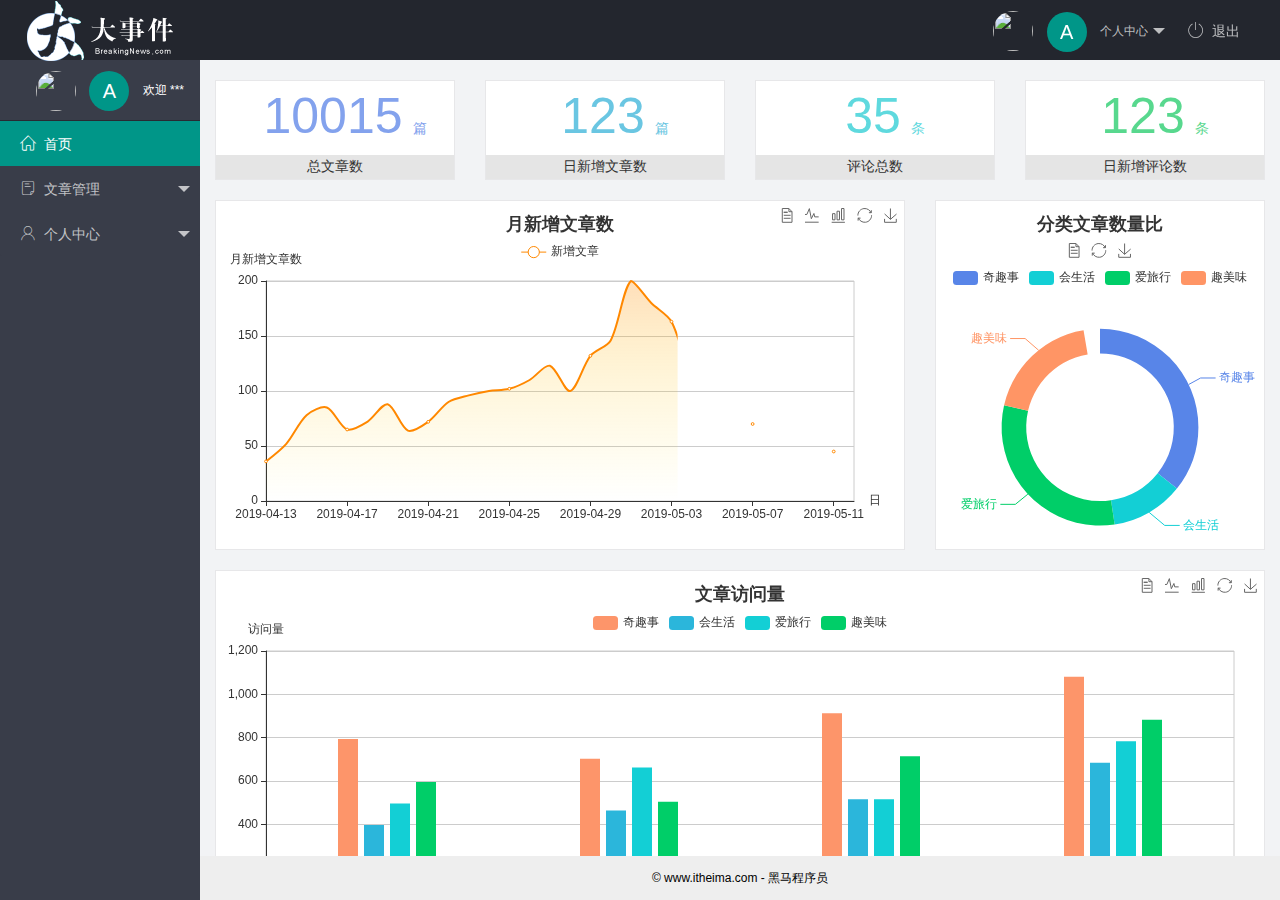
==== index.html @ 18039e73 "初始化项目" ====
<!DOCTYPE html>
<html lang="en">
  <head>
    <meta charset="UTF-8" />
    <meta name="viewport" content="width=device-width, initial-scale=1.0" />
    <title>后台主页</title>
    <!-- 导入 layui 的样式表 -->
    <link rel="stylesheet" href="/assets/lib/layui/css/layui.css" />
    <!-- 导入第三方图标库 -->
    <link rel="stylesheet" href="/assets/fonts/iconfont.css" />
    <!-- 导入自己的样式表 -->
    <link rel="stylesheet" href="/assets/css/index.css" />
  </head>
  <body class="layui-layout-body">
    <div class="layui-layout layui-layout-admin">
      <div class="layui-header">
        <div class="layui-logo">
          <img src="/assets/images/logo.png" alt="" />
        </div>
        <!-- 头部区域（可配合layui已有的水平导航） -->
        <ul class="layui-nav layui-layout-right">
          <li class="layui-nav-item">
            <a href="javascript:;" class="userinfo">
              <img src="http://t.cn/RCzsdCq" class="layui-nav-img" />
              <span class="text-avatar">A</span>
              个人中心
            </a>
            <dl class="layui-nav-child">
              <dd><a href="">基本资料</a></dd>
              <dd><a href="">更换头像</a></dd>
              <dd><a href="">重置密码</a></dd>
            </dl>
          </li>
          <li class="layui-nav-item">
            <a href=""><span class="iconfont icon-tuichu"></span>退出</a>
          </li>
        </ul>
      </div>

      <div class="layui-side layui-bg-black">
        <div class="layui-side-scroll">
          <div class="userinfo">
            <img src="http://t.cn/RCzsdCq" class="layui-nav-img" />
            <span class="text-avatar">A</span>
            <span id="welcome">欢迎 ***</span>
          </div>
          <!-- 左侧导航区域（可配合layui已有的垂直导航） -->
          <ul class="layui-nav layui-nav-tree" lay-shrink="all">
            <li class="layui-nav-item layui-this">
              <a href="/home/dashboard.html" target="fm"><span class="iconfont icon-home"></span>首页</a>
            </li>
            <li class="layui-nav-item">
              <a class="" href="javascript:;"><span class="iconfont icon-16"></span>文章管理</a>
              <dl class="layui-nav-child">
                <dd>
                  <a href="javascript:;"><i class="layui-icon layui-icon-app"></i>文章类别</a>
                </dd>
                <dd>
                  <a href="javascript:;"><i class="layui-icon layui-icon-app"></i>文章列表</a>
                </dd>
                <dd>
                  <a href="javascript:;"><i class="layui-icon layui-icon-app"></i>发布文章</a>
                </dd>
              </dl>
            </li>
            <li class="layui-nav-item">
              <a href="javascript:;"><span class="iconfont icon-user"></span>个人中心</a>
              <dl class="layui-nav-child">
                <dd>
                  <a href="javascript:;"><i class="layui-icon layui-icon-app"></i>基本资料</a>
                </dd>
                <dd>
                  <a href="javascript:;"><i class="layui-icon layui-icon-app"></i>更换头像</a>
                </dd>
                <dd>
                  <a href="javascript:;"><i class="layui-icon layui-icon-app"></i>重置密码</a>
                </dd>
              </dl>
            </li>
          </ul>
        </div>
      </div>

      <div class="layui-body">
        <!-- 内容主体区域 -->
        <iframe name="fm" src="/home/dashboard.html" frameborder="0"></iframe>
      </div>

      <div class="layui-footer">
        <!-- 底部固定区域 -->
        © www.itheima.com - 黑马程序员
      </div>
    </div>
    <!-- 导入 layui 的JS文件 -->
    <script src="/assets/lib/layui/layui.all.js"></script>
  </body>
</html>
---- assets/lib/layui/css/layui.css ----
/** layui-v2.5.5 MIT License By https://www.layui.com */
 .layui-inline,img{display:inline-block;vertical-align:middle}h1,h2,h3,h4,h5,h6{font-weight:400}.layui-edge,.layui-header,.layui-inline,.layui-main{position:relative}.layui-body,.layui-edge,.layui-elip{overflow:hidden}.layui-btn,.layui-edge,.layui-inline,img{vertical-align:middle}.layui-btn,.layui-disabled,.layui-icon,.layui-unselect{-moz-user-select:none;-webkit-user-select:none;-ms-user-select:none}.layui-elip,.layui-form-checkbox span,.layui-form-pane .layui-form-label{text-overflow:ellipsis;white-space:nowrap}.layui-breadcrumb,.layui-tree-btnGroup{visibility:hidden}blockquote,body,button,dd,div,dl,dt,form,h1,h2,h3,h4,h5,h6,input,li,ol,p,pre,td,textarea,th,ul{margin:0;padding:0;-webkit-tap-highlight-color:rgba(0,0,0,0)}a:active,a:hover{outline:0}img{border:none}li{list-style:none}table{border-collapse:collapse;border-spacing:0}h4,h5,h6{font-size:100%}button,input,optgroup,option,select,textarea{font-family:inherit;font-size:inherit;font-style:inherit;font-weight:inherit;outline:0}pre{white-space:pre-wrap;white-space:-moz-pre-wrap;white-space:-pre-wrap;white-space:-o-pre-wrap;word-wrap:break-word}body{line-height:24px;font:14px Helvetica Neue,Helvetica,PingFang SC,Tahoma,Arial,sans-serif}hr{height:1px;margin:10px 0;border:0;clear:both}a{color:#333;text-decoration:none}a:hover{color:#777}a cite{font-style:normal;*cursor:pointer}.layui-border-box,.layui-border-box *{box-sizing:border-box}.layui-box,.layui-box *{box-sizing:content-box}.layui-clear{clear:both;*zoom:1}.layui-clear:after{content:'\20';clear:both;*zoom:1;display:block;height:0}.layui-inline{*display:inline;*zoom:1}.layui-edge{display:inline-block;width:0;height:0;border-width:6px;border-style:dashed;border-color:transparent}.layui-edge-top{top:-4px;border-bottom-color:#999;border-bottom-style:solid}.layui-edge-right{border-left-color:#999;border-left-style:solid}.layui-edge-bottom{top:2px;border-top-color:#999;border-top-style:solid}.layui-edge-left{border-right-color:#999;border-right-style:solid}.layui-disabled,.layui-disabled:hover{color:#d2d2d2!important;cursor:not-allowed!important}.layui-circle{border-radius:100%}.layui-show{display:block!important}.layui-hide{display:none!important}@font-face{font-family:layui-icon;src:url(../font/iconfont.eot?v=250);src:url(../font/iconfont.eot?v=250#iefix) format('embedded-opentype'),url(../font/iconfont.woff2?v=250) format('woff2'),url(../font/iconfont.woff?v=250) format('woff'),url(../font/iconfont.ttf?v=250) format('truetype'),url(../font/iconfont.svg?v=250#layui-icon) format('svg')}.layui-icon{font-family:layui-icon!important;font-size:16px;font-style:normal;-webkit-font-smoothing:antialiased;-moz-osx-font-smoothing:grayscale}.layui-icon-reply-fill:before{content:"\e611"}.layui-icon-set-fill:before{content:"\e614"}.layui-icon-menu-fill:before{content:"\e60f"}.layui-icon-search:before{content:"\e615"}.layui-icon-share:before{content:"\e641"}.layui-icon-set-sm:before{content:"\e620"}.layui-icon-engine:before{content:"\e628"}.layui-icon-close:before{content:"\1006"}.layui-icon-close-fill:before{content:"\1007"}.layui-icon-chart-screen:before{content:"\e629"}.layui-icon-star:before{content:"\e600"}.layui-icon-circle-dot:before{content:"\e617"}.layui-icon-chat:before{content:"\e606"}.layui-icon-release:before{content:"\e609"}.layui-icon-list:before{content:"\e60a"}.layui-icon-chart:before{content:"\e62c"}.layui-icon-ok-circle:before{content:"\1005"}.layui-icon-layim-theme:before{content:"\e61b"}.layui-icon-table:before{content:"\e62d"}.layui-icon-right:before{content:"\e602"}.layui-icon-left:before{content:"\e603"}.layui-icon-cart-simple:before{content:"\e698"}.layui-icon-face-cry:before{content:"\e69c"}.layui-icon-face-smile:before{content:"\e6af"}.layui-icon-survey:before{content:"\e6b2"}.layui-icon-tree:before{content:"\e62e"}.layui-icon-upload-circle:before{content:"\e62f"}.layui-icon-add-circle:before{content:"\e61f"}.layui-icon-download-circle:before{content:"\e601"}.layui-icon-templeate-1:before{content:"\e630"}.layui-icon-util:before{content:"\e631"}.layui-icon-face-surprised:before{content:"\e664"}.layui-icon-edit:before{content:"\e642"}.layui-icon-speaker:before{content:"\e645"}.layui-icon-down:before{content:"\e61a"}.layui-icon-file:before{content:"\e621"}.layui-icon-layouts:before{content:"\e632"}.layui-icon-rate-half:before{content:"\e6c9"}.layui-icon-add-circle-fine:before{content:"\e608"}.layui-icon-prev-circle:before{content:"\e633"}.layui-icon-read:before{content:"\e705"}.layui-icon-404:before{content:"\e61c"}.layui-icon-carousel:before{content:"\e634"}.layui-icon-help:before{content:"\e607"}.layui-icon-code-circle:before{content:"\e635"}.layui-icon-water:before{content:"\e636"}.layui-icon-username:before{content:"\e66f"}.layui-icon-find-fill:before{content:"\e670"}.layui-icon-about:before{content:"\e60b"}.layui-icon-location:before{content:"\e715"}.layui-icon-up:before{content:"\e619"}.layui-icon-pause:before{content:"\e651"}.layui-icon-date:before{content:"\e637"}.layui-icon-layim-uploadfile:before{content:"\e61d"}.layui-icon-delete:before{content:"\e640"}.layui-icon-play:before{content:"\e652"}.layui-icon-top:before{content:"\e604"}.layui-icon-friends:before{content:"\e612"}.layui-icon-refresh-3:before{content:"\e9aa"}.layui-icon-ok:before{content:"\e605"}.layui-icon-layer:before{content:"\e638"}.layui-icon-face-smile-fine:before{content:"\e60c"}.layui-icon-dollar:before{content:"\e659"}.layui-icon-group:before{content:"\e613"}.layui-icon-layim-download:before{content:"\e61e"}.layui-icon-picture-fine:before{content:"\e60d"}.layui-icon-link:before{content:"\e64c"}.layui-icon-diamond:before{content:"\e735"}.layui-icon-log:before{content:"\e60e"}.layui-icon-rate-solid:before{content:"\e67a"}.layui-icon-fonts-del:before{content:"\e64f"}.layui-icon-unlink:before{content:"\e64d"}.layui-icon-fonts-clear:before{content:"\e639"}.layui-icon-triangle-r:before{content:"\e623"}.layui-icon-circle:before{content:"\e63f"}.layui-icon-radio:before{content:"\e643"}.layui-icon-align-center:before{content:"\e647"}.layui-icon-align-right:before{content:"\e648"}.layui-icon-align-left:before{content:"\e649"}.layui-icon-loading-1:before{content:"\e63e"}.layui-icon-return:before{content:"\e65c"}.layui-icon-fonts-strong:before{content:"\e62b"}.layui-icon-upload:before{content:"\e67c"}.layui-icon-dialogue:before{content:"\e63a"}.layui-icon-video:before{content:"\e6ed"}.layui-icon-headset:before{content:"\e6fc"}.layui-icon-cellphone-fine:before{content:"\e63b"}.layui-icon-add-1:before{content:"\e654"}.layui-icon-face-smile-b:before{content:"\e650"}.layui-icon-fonts-html:before{content:"\e64b"}.layui-icon-form:before{content:"\e63c"}.layui-icon-cart:before{content:"\e657"}.layui-icon-camera-fill:before{content:"\e65d"}.layui-icon-tabs:before{content:"\e62a"}.layui-icon-fonts-code:before{content:"\e64e"}.layui-icon-fire:before{content:"\e756"}.layui-icon-set:before{content:"\e716"}.layui-icon-fonts-u:before{content:"\e646"}.layui-icon-triangle-d:before{content:"\e625"}.layui-icon-tips:before{content:"\e702"}.layui-icon-picture:before{content:"\e64a"}.layui-icon-more-vertical:before{content:"\e671"}.layui-icon-flag:before{content:"\e66c"}.layui-icon-loading:before{content:"\e63d"}.layui-icon-fonts-i:before{content:"\e644"}.layui-icon-refresh-1:before{content:"\e666"}.layui-icon-rmb:before{content:"\e65e"}.layui-icon-home:before{content:"\e68e"}.layui-icon-user:before{content:"\e770"}.layui-icon-notice:before{content:"\e667"}.layui-icon-login-weibo:before{content:"\e675"}.layui-icon-voice:before{content:"\e688"}.layui-icon-upload-drag:before{content:"\e681"}.layui-icon-login-qq:before{content:"\e676"}.layui-icon-snowflake:before{content:"\e6b1"}.layui-icon-file-b:before{content:"\e655"}.layui-icon-template:before{content:"\e663"}.layui-icon-auz:before{content:"\e672"}.layui-icon-console:before{content:"\e665"}.layui-icon-app:before{content:"\e653"}.layui-icon-prev:before{content:"\e65a"}.layui-icon-website:before{content:"\e7ae"}.layui-icon-next:before{content:"\e65b"}.layui-icon-component:before{content:"\e857"}.layui-icon-more:before{content:"\e65f"}.layui-icon-login-wechat:before{content:"\e677"}.layui-icon-shrink-right:before{content:"\e668"}.layui-icon-spread-left:before{content:"\e66b"}.layui-icon-camera:before{content:"\e660"}.layui-icon-note:before{content:"\e66e"}.layui-icon-refresh:before{content:"\e669"}.layui-icon-female:before{content:"\e661"}.layui-icon-male:before{content:"\e662"}.layui-icon-password:before{content:"\e673"}.layui-icon-senior:before{content:"\e674"}.layui-icon-theme:before{content:"\e66a"}.layui-icon-tread:before{content:"\e6c5"}.layui-icon-praise:before{content:"\e6c6"}.layui-icon-star-fill:before{content:"\e658"}.layui-icon-rate:before{content:"\e67b"}.layui-icon-template-1:before{content:"\e656"}.layui-icon-vercode:before{content:"\e679"}.layui-icon-cellphone:before{content:"\e678"}.layui-icon-screen-full:before{content:"\e622"}.layui-icon-screen-restore:before{content:"\e758"}.layui-icon-cols:before{content:"\e610"}.layui-icon-export:before{content:"\e67d"}.layui-icon-print:before{content:"\e66d"}.layui-icon-slider:before{content:"\e714"}.layui-icon-addition:before{content:"\e624"}.layui-icon-subtraction:before{content:"\e67e"}.layui-icon-service:before{content:"\e626"}.layui-icon-transfer:before{content:"\e691"}.layui-main{width:1140px;margin:0 auto}.layui-header{z-index:1000;height:60px}.layui-header a:hover{transition:all .5s;-webkit-transition:all .5s}.layui-side{position:fixed;left:0;top:0;bottom:0;z-index:999;width:200px;overflow-x:hidden}.layui-side-scroll{position:relative;width:220px;height:100%;overflow-x:hidden}.layui-body{position:absolute;left:200px;right:0;top:0;bottom:0;z-index:998;width:auto;overflow-y:auto;box-sizing:border-box}.layui-layout-body{overflow:hidden}.layui-layout-admin .layui-header{background-color:#23262E}.layui-layout-admin .layui-side{top:60px;width:200px;overflow-x:hidden}.layui-layout-admin .layui-body{position:fixed;top:60px;bottom:44px}.layui-layout-admin .layui-main{width:auto;margin:0 15px}.layui-layout-admin .layui-footer{position:fixed;left:200px;right:0;bottom:0;height:44px;line-height:44px;padding:0 15px;background-color:#eee}.layui-layout-admin .layui-logo{position:absolute;left:0;top:0;width:200px;height:100%;line-height:60px;text-align:center;color:#009688;font-size:16px}.layui-layout-admin .layui-header .layui-nav{background:0 0}.layui-layout-left{position:absolute!important;left:200px;top:0}.layui-layout-right{position:absolute!important;right:0;top:0}.layui-container{position:relative;margin:0 auto;padding:0 15px;box-sizing:border-box}.layui-fluid{position:relative;margin:0 auto;padding:0 15px}.layui-row:after,.layui-row:before{content:'';display:block;clear:both}.layui-col-lg1,.layui-col-lg10,.layui-col-lg11,.layui-col-lg12,.layui-col-lg2,.layui-col-lg3,.layui-col-lg4,.layui-col-lg5,.layui-col-lg6,.layui-col-lg7,.layui-col-lg8,.layui-col-lg9,.layui-col-md1,.layui-col-md10,.layui-col-md11,.layui-col-md12,.layui-col-md2,.layui-col-md3,.layui-col-md4,.layui-col-md5,.layui-col-md6,.layui-col-md7,.layui-col-md8,.layui-col-md9,.layui-col-sm1,.layui-col-sm10,.layui-col-sm11,.layui-col-sm12,.layui-col-sm2,.layui-col-sm3,.layui-col-sm4,.layui-col-sm5,.layui-col-sm6,.layui-col-sm7,.layui-col-sm8,.layui-col-sm9,.layui-col-xs1,.layui-col-xs10,.layui-col-xs11,.layui-col-xs12,.layui-col-xs2,.layui-col-xs3,.layui-col-xs4,.layui-col-xs5,.layui-col-xs6,.layui-col-xs7,.layui-col-xs8,.layui-col-xs9{position:relative;display:block;box-sizing:border-box}.layui-col-xs1,.layui-col-xs10,.layui-col-xs11,.layui-col-xs12,.layui-col-xs2,.layui-col-xs3,.layui-col-xs4,.layui-col-xs5,.layui-col-xs6,.layui-col-xs7,.layui-col-xs8,.layui-col-xs9{float:left}.layui-col-xs1{width:8.33333333%}.layui-col-xs2{width:16.66666667%}.layui-col-xs3{width:25%}.layui-col-xs4{width:33.33333333%}.layui-col-xs5{width:41.66666667%}.layui-col-xs6{width:50%}.layui-col-xs7{width:58.33333333%}.layui-col-xs8{width:66.66666667%}.layui-col-xs9{width:75%}.layui-col-xs10{width:83.33333333%}.layui-col-xs11{width:91.66666667%}.layui-col-xs12{width:100%}.layui-col-xs-offset1{margin-left:8.33333333%}.layui-col-xs-offset2{margin-left:16.66666667%}.layui-col-xs-offset3{margin-left:25%}.layui-col-xs-offset4{margin-left:33.33333333%}.layui-col-xs-offset5{margin-left:41.66666667%}.layui-col-xs-offset6{margin-left:50%}.layui-col-xs-offset7{margin-left:58.33333333%}.layui-col-xs-offset8{margin-left:66.66666667%}.layui-col-xs-offset9{margin-left:75%}.layui-col-xs-offset10{margin-left:83.33333333%}.layui-col-xs-offset11{margin-left:91.66666667%}.layui-col-xs-offset12{margin-left:100%}@media screen and (max-width:768px){.layui-hide-xs{display:none!important}.layui-show-xs-block{display:block!important}.layui-show-xs-inline{display:inline!important}.layui-show-xs-inline-block{display:inline-block!important}}@media screen and (min-width:768px){.layui-container{width:750px}.layui-hide-sm{display:none!important}.layui-show-sm-block{display:block!important}.layui-show-sm-inline{display:inline!important}.layui-show-sm-inline-block{display:inline-block!important}.layui-col-sm1,.layui-col-sm10,.layui-col-sm11,.layui-col-sm12,.layui-col-sm2,.layui-col-sm3,.layui-col-sm4,.layui-col-sm5,.layui-col-sm6,.layui-col-sm7,.layui-col-sm8,.layui-col-sm9{float:left}.layui-col-sm1{width:8.33333333%}.layui-col-sm2{width:16.66666667%}.layui-col-sm3{width:25%}.layui-col-sm4{width:33.33333333%}.layui-col-sm5{width:41.66666667%}.layui-col-sm6{width:50%}.layui-col-sm7{width:58.33333333%}.layui-col-sm8{width:66.66666667%}.layui-col-sm9{width:75%}.layui-col-sm10{width:83.33333333%}.layui-col-sm11{width:91.66666667%}.layui-col-sm12{width:100%}.layui-col-sm-offset1{margin-left:8.33333333%}.layui-col-sm-offset2{margin-left:16.66666667%}.layui-col-sm-offset3{margin-left:25%}.layui-col-sm-offset4{margin-left:33.33333333%}.layui-col-sm-offset5{margin-left:41.66666667%}.layui-col-sm-offset6{margin-left:50%}.layui-col-sm-offset7{margin-left:58.33333333%}.layui-col-sm-offset8{margin-left:66.66666667%}.layui-col-sm-offset9{margin-left:75%}.layui-col-sm-offset10{margin-left:83.33333333%}.layui-col-sm-offset11{margin-left:91.66666667%}.layui-col-sm-offset12{margin-left:100%}}@media screen and (min-width:992px){.layui-container{width:970px}.layui-hide-md{display:none!important}.layui-show-md-block{display:block!important}.layui-show-md-inline{display:inline!important}.layui-show-md-inline-block{display:inline-block!important}.layui-col-md1,.layui-col-md10,.layui-col-md11,.layui-col-md12,.layui-col-md2,.layui-col-md3,.layui-col-md4,.layui-col-md5,.layui-col-md6,.layui-col-md7,.layui-col-md8,.layui-col-md9{float:left}.layui-col-md1{width:8.33333333%}.layui-col-md2{width:16.66666667%}.layui-col-md3{width:25%}.layui-col-md4{width:33.33333333%}.layui-col-md5{width:41.66666667%}.layui-col-md6{width:50%}.layui-col-md7{width:58.33333333%}.layui-col-md8{width:66.66666667%}.layui-col-md9{width:75%}.layui-col-md10{width:83.33333333%}.layui-col-md11{width:91.66666667%}.layui-col-md12{width:100%}.layui-col-md-offset1{margin-left:8.33333333%}.layui-col-md-offset2{margin-left:16.66666667%}.layui-col-md-offset3{margin-left:25%}.layui-col-md-offset4{margin-left:33.33333333%}.layui-col-md-offset5{margin-left:41.66666667%}.layui-col-md-offset6{margin-left:50%}.layui-col-md-offset7{margin-left:58.33333333%}.layui-col-md-offset8{margin-left:66.66666667%}.layui-col-md-offset9{margin-left:75%}.layui-col-md-offset10{margin-left:83.33333333%}.layui-col-md-offset11{margin-left:91.66666667%}.layui-col-md-offset12{margin-left:100%}}@media screen and (min-width:1200px){.layui-container{width:1170px}.layui-hide-lg{display:none!important}.layui-show-lg-block{display:block!important}.layui-show-lg-inline{display:inline!important}.layui-show-lg-inline-block{display:inline-block!important}.layui-col-lg1,.layui-col-lg10,.layui-col-lg11,.layui-col-lg12,.layui-col-lg2,.layui-col-lg3,.layui-col-lg4,.layui-col-lg5,.layui-col-lg6,.layui-col-lg7,.layui-col-lg8,.layui-col-lg9{float:left}.layui-col-lg1{width:8.33333333%}.layui-col-lg2{width:16.66666667%}.layui-col-lg3{width:25%}.layui-col-lg4{width:33.33333333%}.layui-col-lg5{width:41.66666667%}.layui-col-lg6{width:50%}.layui-col-lg7{width:58.33333333%}.layui-col-lg8{width:66.66666667%}.layui-col-lg9{width:75%}.layui-col-lg10{width:83.33333333%}.layui-col-lg11{width:91.66666667%}.layui-col-lg12{width:100%}.layui-col-lg-offset1{margin-left:8.33333333%}.layui-col-lg-offset2{margin-left:16.66666667%}.layui-col-lg-offset3{margin-left:25%}.layui-col-lg-offset4{margin-left:33.33333333%}.layui-col-lg-offset5{margin-left:41.66666667%}.layui-col-lg-offset6{margin-left:50%}.layui-col-lg-offset7{margin-left:58.33333333%}.layui-col-lg-offset8{margin-left:66.66666667%}.layui-col-lg-offset9{margin-left:75%}.layui-col-lg-offset10{margin-left:83.33333333%}.layui-col-lg-offset11{margin-left:91.66666667%}.layui-col-lg-offset12{margin-left:100%}}.layui-col-space1{margin:-.5px}.layui-col-space1>*{padding:.5px}.layui-col-space3{margin:-1.5px}.layui-col-space3>*{padding:1.5px}.layui-col-space5{margin:-2.5px}.layui-col-space5>*{padding:2.5px}.layui-col-space8{margin:-3.5px}.layui-col-space8>*{padding:3.5px}.layui-col-space10{margin:-5px}.layui-col-space10>*{padding:5px}.layui-col-space12{margin:-6px}.layui-col-space12>*{padding:6px}.layui-col-space15{margin:-7.5px}.layui-col-space15>*{padding:7.5px}.layui-col-space18{margin:-9px}.layui-col-space18>*{padding:9px}.layui-col-space20{margin:-10px}.layui-col-space20>*{padding:10px}.layui-col-space22{margin:-11px}.layui-col-space22>*{padding:11px}.layui-col-space25{margin:-12.5px}.layui-col-space25>*{padding:12.5px}.layui-col-space30{margin:-15px}.layui-col-space30>*{padding:15px}.layui-btn,.layui-input,.layui-select,.layui-textarea,.layui-upload-button{outline:0;-webkit-appearance:none;transition:all .3s;-webkit-transition:all .3s;box-sizing:border-box}.layui-elem-quote{margin-bottom:10px;padding:15px;line-height:22px;border-left:5px solid #009688;border-radius:0 2px 2px 0;background-color:#f2f2f2}.layui-quote-nm{border-style:solid;border-width:1px 1px 1px 5px;background:0 0}.layui-elem-field{margin-bottom:10px;padding:0;border-width:1px;border-style:solid}.layui-elem-field legend{margin-left:20px;padding:0 10px;font-size:20px;font-weight:300}.layui-field-title{margin:10px 0 20px;border-width:1px 0 0}.layui-field-box{padding:10px 15px}.layui-field-title .layui-field-box{padding:10px 0}.layui-progress{position:relative;height:6px;border-radius:20px;background-color:#e2e2e2}.layui-progress-bar{position:absolute;left:0;top:0;width:0;max-width:100%;height:6px;border-radius:20px;text-align:right;background-color:#5FB878;transition:all .3s;-webkit-transition:all .3s}.layui-progress-big,.layui-progress-big .layui-progress-bar{height:18px;line-height:18px}.layui-progress-text{position:relative;top:-20px;line-height:18px;font-size:12px;color:#666}.layui-progress-big .layui-progress-text{position:static;padding:0 10px;color:#fff}.layui-collapse{border-width:1px;border-style:solid;border-radius:2px}.layui-colla-content,.layui-colla-item{border-top-width:1px;border-top-style:solid}.layui-colla-item:first-child{border-top:none}.layui-colla-title{position:relative;height:42px;line-height:42px;padding:0 15px 0 35px;color:#333;background-color:#f2f2f2;cursor:pointer;font-size:14px;overflow:hidden}.layui-colla-content{display:none;padding:10px 15px;line-height:22px;color:#666}.layui-colla-icon{position:absolute;left:15px;top:0;font-size:14px}.layui-card{margin-bottom:15px;border-radius:2px;background-color:#fff;box-shadow:0 1px 2px 0 rgba(0,0,0,.05)}.layui-card:last-child{margin-bottom:0}.layui-card-header{position:relative;height:42px;line-height:42px;padding:0 15px;border-bottom:1px solid #f6f6f6;color:#333;border-radius:2px 2px 0 0;font-size:14px}.layui-bg-black,.layui-bg-blue,.layui-bg-cyan,.layui-bg-green,.layui-bg-orange,.layui-bg-red{color:#fff!important}.layui-card-body{position:relative;padding:10px 15px;line-height:24px}.layui-card-body[pad15]{padding:15px}.layui-card-body[pad20]{padding:20px}.layui-card-body .layui-table{margin:5px 0}.layui-card .layui-tab{margin:0}.layui-panel-window{position:relative;padding:15px;border-radius:0;border-top:5px solid #E6E6E6;background-color:#fff}.layui-auxiliar-moving{position:fixed;left:0;right:0;top:0;bottom:0;width:100%;height:100%;background:0 0;z-index:9999999999}.layui-form-label,.layui-form-mid,.layui-form-select,.layui-input-block,.layui-input-inline,.layui-textarea{position:relative}.layui-bg-red{background-color:#FF5722!important}.layui-bg-orange{background-color:#FFB800!important}.layui-bg-green{background-color:#009688!important}.layui-bg-cyan{background-color:#2F4056!important}.layui-bg-blue{background-color:#1E9FFF!important}.layui-bg-black{background-color:#393D49!important}.layui-bg-gray{background-color:#eee!important;color:#666!important}.layui-badge-rim,.layui-colla-content,.layui-colla-item,.layui-collapse,.layui-elem-field,.layui-form-pane .layui-form-item[pane],.layui-form-pane .layui-form-label,.layui-input,.layui-layedit,.layui-layedit-tool,.layui-quote-nm,.layui-select,.layui-tab-bar,.layui-tab-card,.layui-tab-title,.layui-tab-title .layui-this:after,.layui-textarea{border-color:#e6e6e6}.layui-timeline-item:before,hr{background-color:#e6e6e6}.layui-text{line-height:22px;font-size:14px;color:#666}.layui-text h1,.layui-text h2,.layui-text h3{font-weight:500;color:#333}.layui-text h1{font-size:30px}.layui-text h2{font-size:24px}.layui-text h3{font-size:18px}.layui-text a:not(.layui-btn){color:#01AAED}.layui-text a:not(.layui-btn):hover{text-decoration:underline}.layui-text ul{padding:5px 0 5px 15px}.layui-text ul li{margin-top:5px;list-style-type:disc}.layui-text em,.layui-word-aux{color:#999!important;padding:0 5px!important}.layui-btn{display:inline-block;height:38px;line-height:38px;padding:0 18px;background-color:#009688;color:#fff;white-space:nowrap;text-align:center;font-size:14px;border:none;border-radius:2px;cursor:pointer}.layui-btn:hover{opacity:.8;filter:alpha(opacity=80);color:#fff}.layui-btn:active{opacity:1;filter:alpha(opacity=100)}.layui-btn+.layui-btn{margin-left:10px}.layui-btn-container{font-size:0}.layui-btn-container .layui-btn{margin-right:10px;margin-bottom:10px}.layui-btn-container .layui-btn+.layui-btn{margin-left:0}.layui-table .layui-btn-container .layui-btn{margin-bottom:9px}.layui-btn-radius{border-radius:100px}.layui-btn .layui-icon{margin-right:3px;font-size:18px;vertical-align:bottom;vertical-align:middle\9}.layui-btn-primary{border:1px solid #C9C9C9;background-color:#fff;color:#555}.layui-btn-primary:hover{border-color:#009688;color:#333}.layui-btn-normal{background-color:#1E9FFF}.layui-btn-warm{background-color:#FFB800}.layui-btn-danger{background-color:#FF5722}.layui-btn-checked{background-color:#5FB878}.layui-btn-disabled,.layui-btn-disabled:active,.layui-btn-disabled:hover{border:1px solid #e6e6e6;background-color:#FBFBFB;color:#C9C9C9;cursor:not-allowed;opacity:1}.layui-btn-lg{height:44px;line-height:44px;padding:0 25px;font-size:16px}.layui-btn-sm{height:30px;line-height:30px;padding:0 10px;font-size:12px}.layui-btn-sm i{font-size:16px!important}.layui-btn-xs{height:22px;line-height:22px;padding:0 5px;font-size:12px}.layui-btn-xs i{font-size:14px!important}.layui-btn-group{display:inline-block;vertical-align:middle;font-size:0}.layui-btn-group .layui-btn{margin-left:0!important;margin-right:0!important;border-left:1px solid rgba(255,255,255,.5);border-radius:0}.layui-btn-group .layui-btn-primary{border-left:none}.layui-btn-group .layui-btn-primary:hover{border-color:#C9C9C9;color:#009688}.layui-btn-group .layui-btn:first-child{border-left:none;border-radius:2px 0 0 2px}.layui-btn-group .layui-btn-primary:first-child{border-left:1px solid #c9c9c9}.layui-btn-group .layui-btn:last-child{border-radius:0 2px 2px 0}.layui-btn-group .layui-btn+.layui-btn{margin-left:0}.layui-btn-group+.layui-btn-group{margin-left:10px}.layui-btn-fluid{width:100%}.layui-input,.layui-select,.layui-textarea{height:38px;line-height:1.3;line-height:38px\9;border-width:1px;border-style:solid;background-color:#fff;border-radius:2px}.layui-input::-webkit-input-placeholder,.layui-select::-webkit-input-placeholder,.layui-textarea::-webkit-input-placeholder{line-height:1.3}.layui-input,.layui-textarea{display:block;width:100%;padding-left:10px}.layui-input:hover,.layui-textarea:hover{border-color:#D2D2D2!important}.layui-input:focus,.layui-textarea:focus{border-color:#C9C9C9!important}.layui-textarea{min-height:100px;height:auto;line-height:20px;padding:6px 10px;resize:vertical}.layui-select{padding:0 10px}.layui-form input[type=checkbox],.layui-form input[type=radio],.layui-form select{display:none}.layui-form [lay-ignore]{display:initial}.layui-form-item{margin-bottom:15px;clear:both;*zoom:1}.layui-form-item:after{content:'\20';clear:both;*zoom:1;display:block;height:0}.layui-form-label{float:left;display:block;padding:9px 15px;width:80px;font-weight:400;line-height:20px;text-align:right}.layui-form-label-col{display:block;float:none;padding:9px 0;line-height:20px;text-align:left}.layui-form-item .layui-inline{margin-bottom:5px;margin-right:10px}.layui-input-block{margin-left:110px;min-height:36px}.layui-input-inline{display:inline-block;vertical-align:middle}.layui-form-item .layui-input-inline{float:left;width:190px;margin-right:10px}.layui-form-text .layui-input-inline{width:auto}.layui-form-mid{float:left;display:block;padding:9px 0!important;line-height:20px;margin-right:10px}.layui-form-danger+.layui-form-select .layui-input,.layui-form-danger:focus{border-color:#FF5722!important}.layui-form-select .layui-input{padding-right:30px;cursor:pointer}.layui-form-select .layui-edge{position:absolute;right:10px;top:50%;margin-top:-3px;cursor:pointer;border-width:6px;border-top-color:#c2c2c2;border-top-style:solid;transition:all .3s;-webkit-transition:all .3s}.layui-form-select dl{display:none;position:absolute;left:0;top:42px;padding:5px 0;z-index:899;min-width:100%;border:1px solid #d2d2d2;max-height:300px;overflow-y:auto;background-color:#fff;border-radius:2px;box-shadow:0 2px 4px rgba(0,0,0,.12);box-sizing:border-box}.layui-form-select dl dd,.layui-form-select dl dt{padding:0 10px;line-height:36px;white-space:nowrap;overflow:hidden;text-overflow:ellipsis}.layui-form-select dl dt{font-size:12px;color:#999}.layui-form-select dl dd{cursor:pointer}.layui-form-select dl dd:hover{background-color:#f2f2f2;-webkit-transition:.5s all;transition:.5s all}.layui-form-select .layui-select-group dd{padding-left:20px}.layui-form-select dl dd.layui-select-tips{padding-left:10px!important;color:#999}.layui-form-select dl dd.layui-this{background-color:#5FB878;color:#fff}.layui-form-checkbox,.layui-form-select dl dd.layui-disabled{background-color:#fff}.layui-form-selected dl{display:block}.layui-form-checkbox,.layui-form-checkbox *,.layui-form-switch{display:inline-block;vertical-align:middle}.layui-form-selected .layui-edge{margin-top:-9px;-webkit-transform:rotate(180deg);transform:rotate(180deg);margin-top:-3px\9}:root .layui-form-selected .layui-edge{margin-top:-9px\0/IE9}.layui-form-selectup dl{top:auto;bottom:42px}.layui-select-none{margin:5px 0;text-align:center;color:#999}.layui-select-disabled .layui-disabled{border-color:#eee!important}.layui-select-disabled .layui-edge{border-top-color:#d2d2d2}.layui-form-checkbox{position:relative;height:30px;line-height:30px;margin-right:10px;padding-right:30px;cursor:pointer;font-size:0;-webkit-transition:.1s linear;transition:.1s linear;box-sizing:border-box}.layui-form-checkbox span{padding:0 10px;height:100%;font-size:14px;border-radius:2px 0 0 2px;background-color:#d2d2d2;color:#fff;overflow:hidden}.layui-form-checkbox:hover span{background-color:#c2c2c2}.layui-form-checkbox i{position:absolute;right:0;top:0;width:30px;height:28px;border:1px solid #d2d2d2;border-left:none;border-radius:0 2px 2px 0;color:#fff;font-size:20px;text-align:center}.layui-form-checkbox:hover i{border-color:#c2c2c2;color:#c2c2c2}.layui-form-checked,.layui-form-checked:hover{border-color:#5FB878}.layui-form-checked span,.layui-form-checked:hover span{background-color:#5FB878}.layui-form-checked i,.layui-form-checked:hover i{color:#5FB878}.layui-form-item .layui-form-checkbox{margin-top:4px}.layui-form-checkbox[lay-skin=primary]{height:auto!important;line-height:normal!important;min-width:18px;min-height:18px;border:none!important;margin-right:0;padding-left:28px;padding-right:0;background:0 0}.layui-form-checkbox[lay-skin=primary] span{padding-left:0;padding-right:15px;line-height:18px;background:0 0;color:#666}.layui-form-checkbox[lay-skin=primary] i{right:auto;left:0;width:16px;height:16px;line-height:16px;border:1px solid #d2d2d2;font-size:12px;border-radius:2px;background-color:#fff;-webkit-transition:.1s linear;transition:.1s linear}.layui-form-checkbox[lay-skin=primary]:hover i{border-color:#5FB878;color:#fff}.layui-form-checked[lay-skin=primary] i{border-color:#5FB878!important;background-color:#5FB878;color:#fff}.layui-checkbox-disbaled[lay-skin=primary] span{background:0 0!important;color:#c2c2c2}.layui-checkbox-disbaled[lay-skin=primary]:hover i{border-color:#d2d2d2}.layui-form-item .layui-form-checkbox[lay-skin=primary]{margin-top:10px}.layui-form-switch{position:relative;height:22px;line-height:22px;min-width:35px;padding:0 5px;margin-top:8px;border:1px solid #d2d2d2;border-radius:20px;cursor:pointer;background-color:#fff;-webkit-transition:.1s linear;transition:.1s linear}.layui-form-switch i{position:absolute;left:5px;top:3px;width:16px;height:16px;border-radius:20px;background-color:#d2d2d2;-webkit-transition:.1s linear;transition:.1s linear}.layui-form-switch em{position:relative;top:0;width:25px;margin-left:21px;padding:0!important;text-align:center!important;color:#999!important;font-style:normal!important;font-size:12px}.layui-form-onswitch{border-color:#5FB878;background-color:#5FB878}.layui-checkbox-disbaled,.layui-checkbox-disbaled i{border-color:#e2e2e2!important}.layui-form-onswitch i{left:100%;margin-left:-21px;background-color:#fff}.layui-form-onswitch em{margin-left:5px;margin-right:21px;color:#fff!important}.layui-checkbox-disbaled span{background-color:#e2e2e2!important}.layui-checkbox-disbaled:hover i{color:#fff!important}[lay-radio]{display:none}.layui-form-radio,.layui-form-radio *{display:inline-block;vertical-align:middle}.layui-form-radio{line-height:28px;margin:6px 10px 0 0;padding-right:10px;cursor:pointer;font-size:0}.layui-form-radio *{font-size:14px}.layui-form-radio>i{margin-right:8px;font-size:22px;color:#c2c2c2}.layui-form-radio>i:hover,.layui-form-radioed>i{color:#5FB878}.layui-radio-disbaled>i{color:#e2e2e2!important}.layui-form-pane .layui-form-label{width:110px;padding:8px 15px;height:38px;line-height:20px;border-width:1px;border-style:solid;border-radius:2px 0 0 2px;text-align:center;background-color:#FBFBFB;overflow:hidden;box-sizing:border-box}.layui-form-pane .layui-input-inline{margin-left:-1px}.layui-form-pane .layui-input-block{margin-left:110px;left:-1px}.layui-form-pane .layui-input{border-radius:0 2px 2px 0}.layui-form-pane .layui-form-text .layui-form-label{float:none;width:100%;border-radius:2px;box-sizing:border-box;text-align:left}.layui-form-pane .layui-form-text .layui-input-inline{display:block;margin:0;top:-1px;clear:both}.layui-form-pane .layui-form-text .layui-input-block{margin:0;left:0;top:-1px}.layui-form-pane .layui-form-text .layui-textarea{min-height:100px;border-radius:0 0 2px 2px}.layui-form-pane .layui-form-checkbox{margin:4px 0 4px 10px}.layui-form-pane .layui-form-radio,.layui-form-pane .layui-form-switch{margin-top:6px;margin-left:10px}.layui-form-pane .layui-form-item[pane]{position:relative;border-width:1px;border-style:solid}.layui-form-pane .layui-form-item[pane] .layui-form-label{position:absolute;left:0;top:0;height:100%;border-width:0 1px 0 0}.layui-form-pane .layui-form-item[pane] .layui-input-inline{margin-left:110px}@media screen and (max-width:450px){.layui-form-item .layui-form-label{text-overflow:ellipsis;overflow:hidden;white-space:nowrap}.layui-form-item .layui-inline{display:block;margin-right:0;margin-bottom:20px;clear:both}.layui-form-item .layui-inline:after{content:'\20';clear:both;display:block;height:0}.layui-form-item .layui-input-inline{display:block;float:none;left:-3px;width:auto;margin:0 0 10px 112px}.layui-form-item .layui-input-inline+.layui-form-mid{margin-left:110px;top:-5px;padding:0}.layui-form-item .layui-form-checkbox{margin-right:5px;margin-bottom:5px}}.layui-layedit{border-width:1px;border-style:solid;border-radius:2px}.layui-layedit-tool{padding:3px 5px;border-bottom-width:1px;border-bottom-style:solid;font-size:0}.layedit-tool-fixed{position:fixed;top:0;border-top:1px solid #e2e2e2}.layui-layedit-tool .layedit-tool-mid,.layui-layedit-tool .layui-icon{display:inline-block;vertical-align:middle;text-align:center;font-size:14px}.layui-layedit-tool .layui-icon{position:relative;width:32px;height:30px;line-height:30px;margin:3px 5px;color:#777;cursor:pointer;border-radius:2px}.layui-layedit-tool .layui-icon:hover{color:#393D49}.layui-layedit-tool .layui-icon:active{color:#000}.layui-layedit-tool .layedit-tool-active{background-color:#e2e2e2;color:#000}.layui-layedit-tool .layui-disabled,.layui-layedit-tool .layui-disabled:hover{color:#d2d2d2;cursor:not-allowed}.layui-layedit-tool .layedit-tool-mid{width:1px;height:18px;margin:0 10px;background-color:#d2d2d2}.layedit-tool-html{width:50px!important;font-size:30px!important}.layedit-tool-b,.layedit-tool-code,.layedit-tool-help{font-size:16px!important}.layedit-tool-d,.layedit-tool-face,.layedit-tool-image,.layedit-tool-unlink{font-size:18px!important}.layedit-tool-image input{position:absolute;font-size:0;left:0;top:0;width:100%;height:100%;opacity:.01;filter:Alpha(opacity=1);cursor:pointer}.layui-layedit-iframe iframe{display:block;width:100%}#LAY_layedit_code{overflow:hidden}.layui-laypage{display:inline-block;*display:inline;*zoom:1;vertical-align:middle;margin:10px 0;font-size:0}.layui-laypage>a:first-child,.layui-laypage>a:first-child em{border-radius:2px 0 0 2px}.layui-laypage>a:last-child,.layui-laypage>a:last-child em{border-radius:0 2px 2px 0}.layui-laypage>:first-child{margin-left:0!important}.layui-laypage>:last-child{margin-right:0!important}.layui-laypage a,.layui-laypage button,.layui-laypage input,.layui-laypage select,.layui-laypage span{border:1px solid #e2e2e2}.layui-laypage a,.layui-laypage span{display:inline-block;*display:inline;*zoom:1;vertical-align:middle;padding:0 15px;height:28px;line-height:28px;margin:0 -1px 5px 0;background-color:#fff;color:#333;font-size:12px}.layui-flow-more a *,.layui-laypage input,.layui-table-view select[lay-ignore]{display:inline-block}.layui-laypage a:hover{color:#009688}.layui-laypage em{font-style:normal}.layui-laypage .layui-laypage-spr{color:#999;font-weight:700}.layui-laypage a{text-decoration:none}.layui-laypage .layui-laypage-curr{position:relative}.layui-laypage .layui-laypage-curr em{position:relative;color:#fff}.layui-laypage .layui-laypage-curr .layui-laypage-em{position:absolute;left:-1px;top:-1px;padding:1px;width:100%;height:100%;background-color:#009688}.layui-laypage-em{border-radius:2px}.layui-laypage-next em,.layui-laypage-prev em{font-family:Sim sun;font-size:16px}.layui-laypage .layui-laypage-count,.layui-laypage .layui-laypage-limits,.layui-laypage .layui-laypage-refresh,.layui-laypage .layui-laypage-skip{margin-left:10px;margin-right:10px;padding:0;border:none}.layui-laypage .layui-laypage-limits,.layui-laypage .layui-laypage-refresh{vertical-align:top}.layui-laypage .layui-laypage-refresh i{font-size:18px;cursor:pointer}.layui-laypage select{height:22px;padding:3px;border-radius:2px;cursor:pointer}.layui-laypage .layui-laypage-skip{height:30px;line-height:30px;color:#999}.layui-laypage button,.layui-laypage input{height:30px;line-height:30px;border-radius:2px;vertical-align:top;background-color:#fff;box-sizing:border-box}.layui-laypage input{width:40px;margin:0 10px;padding:0 3px;text-align:center}.layui-laypage input:focus,.layui-laypage select:focus{border-color:#009688!important}.layui-laypage button{margin-left:10px;padding:0 10px;cursor:pointer}.layui-table,.layui-table-view{margin:10px 0}.layui-flow-more{margin:10px 0;text-align:center;color:#999;font-size:14px}.layui-flow-more a{height:32px;line-height:32px}.layui-flow-more a *{vertical-align:top}.layui-flow-more a cite{padding:0 20px;border-radius:3px;background-color:#eee;color:#333;font-style:normal}.layui-flow-more a cite:hover{opacity:.8}.layui-flow-more a i{font-size:30px;color:#737383}.layui-table{width:100%;background-color:#fff;color:#666}.layui-table tr{transition:all .3s;-webkit-transition:all .3s}.layui-table th{text-align:left;font-weight:400}.layui-table tbody tr:hover,.layui-table thead tr,.layui-table-click,.layui-table-header,.layui-table-hover,.layui-table-mend,.layui-table-patch,.layui-table-tool,.layui-table-total,.layui-table-total tr,.layui-table[lay-even] tr:nth-child(even){background-color:#f2f2f2}.layui-table td,.layui-table th,.layui-table-col-set,.layui-table-fixed-r,.layui-table-grid-down,.layui-table-header,.layui-table-page,.layui-table-tips-main,.layui-table-tool,.layui-table-total,.layui-table-view,.layui-table[lay-skin=line],.layui-table[lay-skin=row]{border-width:1px;border-style:solid;border-color:#e6e6e6}.layui-table td,.layui-table th{position:relative;padding:9px 15px;min-height:20px;line-height:20px;font-size:14px}.layui-table[lay-skin=line] td,.layui-table[lay-skin=line] th{border-width:0 0 1px}.layui-table[lay-skin=row] td,.layui-table[lay-skin=row] th{border-width:0 1px 0 0}.layui-table[lay-skin=nob] td,.layui-table[lay-skin=nob] th{border:none}.layui-table img{max-width:100px}.layui-table[lay-size=lg] td,.layui-table[lay-size=lg] th{padding:15px 30px}.layui-table-view .layui-table[lay-size=lg] .layui-table-cell{height:40px;line-height:40px}.layui-table[lay-size=sm] td,.layui-table[lay-size=sm] th{font-size:12px;padding:5px 10px}.layui-table-view .layui-table[lay-size=sm] .layui-table-cell{height:20px;line-height:20px}.layui-table[lay-data]{display:none}.layui-table-box{position:relative;overflow:hidden}.layui-table-view .layui-table{position:relative;width:auto;margin:0}.layui-table-view .layui-table[lay-skin=line]{border-width:0 1px 0 0}.layui-table-view .layui-table[lay-skin=row]{border-width:0 0 1px}.layui-table-view .layui-table td,.layui-table-view .layui-table th{padding:5px 0;border-top:none;border-left:none}.layui-table-view .layui-table th.layui-unselect .layui-table-cell span{cursor:pointer}.layui-table-view .layui-table td{cursor:default}.layui-table-view .layui-table td[data-edit=text]{cursor:text}.layui-table-view .layui-form-checkbox[lay-skin=primary] i{width:18px;height:18px}.layui-table-view .layui-form-radio{line-height:0;padding:0}.layui-table-view .layui-form-radio>i{margin:0;font-size:20px}.layui-table-init{position:absolute;left:0;top:0;width:100%;height:100%;text-align:center;z-index:110}.layui-table-init .layui-icon{position:absolute;left:50%;top:50%;margin:-15px 0 0 -15px;font-size:30px;color:#c2c2c2}.layui-table-header{border-width:0 0 1px;overflow:hidden}.layui-table-header .layui-table{margin-bottom:-1px}.layui-table-tool .layui-inline[lay-event]{position:relative;width:26px;height:26px;padding:5px;line-height:16px;margin-right:10px;text-align:center;color:#333;border:1px solid #ccc;cursor:pointer;-webkit-transition:.5s all;transition:.5s all}.layui-table-tool .layui-inline[lay-event]:hover{border:1px solid #999}.layui-table-tool-temp{padding-right:120px}.layui-table-tool-self{position:absolute;right:17px;top:10px}.layui-table-tool .layui-table-tool-self .layui-inline[lay-event]{margin:0 0 0 10px}.layui-table-tool-panel{position:absolute;top:29px;left:-1px;padding:5px 0;min-width:150px;min-height:40px;border:1px solid #d2d2d2;text-align:left;overflow-y:auto;background-color:#fff;box-shadow:0 2px 4px rgba(0,0,0,.12)}.layui-table-cell,.layui-table-tool-panel li{overflow:hidden;text-overflow:ellipsis;white-space:nowrap}.layui-table-tool-panel li{padding:0 10px;line-height:30px;-webkit-transition:.5s all;transition:.5s all}.layui-table-tool-panel li .layui-form-checkbox[lay-skin=primary]{width:100%;padding-left:28px}.layui-table-tool-panel li:hover{background-color:#f2f2f2}.layui-table-tool-panel li .layui-form-checkbox[lay-skin=primary] i{position:absolute;left:0;top:0}.layui-table-tool-panel li .layui-form-checkbox[lay-skin=primary] span{padding:0}.layui-table-tool .layui-table-tool-self .layui-table-tool-panel{left:auto;right:-1px}.layui-table-col-set{position:absolute;right:0;top:0;width:20px;height:100%;border-width:0 0 0 1px;background-color:#fff}.layui-table-sort{width:10px;height:20px;margin-left:5px;cursor:pointer!important}.layui-table-sort .layui-edge{position:absolute;left:5px;border-width:5px}.layui-table-sort .layui-table-sort-asc{top:3px;border-top:none;border-bottom-style:solid;border-bottom-color:#b2b2b2}.layui-table-sort .layui-table-sort-asc:hover{border-bottom-color:#666}.layui-table-sort .layui-table-sort-desc{bottom:5px;border-bottom:none;border-top-style:solid;border-top-color:#b2b2b2}.layui-table-sort .layui-table-sort-desc:hover{border-top-color:#666}.layui-table-sort[lay-sort=asc] .layui-table-sort-asc{border-bottom-color:#000}.layui-table-sort[lay-sort=desc] .layui-table-sort-desc{border-top-color:#000}.layui-table-cell{height:28px;line-height:28px;padding:0 15px;position:relative;box-sizing:border-box}.layui-table-cell .layui-form-checkbox[lay-skin=primary]{top:-1px;padding:0}.layui-table-cell .layui-table-link{color:#01AAED}.laytable-cell-checkbox,.laytable-cell-numbers,.laytable-cell-radio,.laytable-cell-space{padding:0;text-align:center}.layui-table-body{position:relative;overflow:auto;margin-right:-1px;margin-bottom:-1px}.layui-table-body .layui-none{line-height:26px;padding:15px;text-align:center;color:#999}.layui-table-fixed{position:absolute;left:0;top:0;z-index:101}.layui-table-fixed .layui-table-body{overflow:hidden}.layui-table-fixed-l{box-shadow:0 -1px 8px rgba(0,0,0,.08)}.layui-table-fixed-r{left:auto;right:-1px;border-width:0 0 0 1px;box-shadow:-1px 0 8px rgba(0,0,0,.08)}.layui-table-fixed-r .layui-table-header{position:relative;overflow:visible}.layui-table-mend{position:absolute;right:-49px;top:0;height:100%;width:50px}.layui-table-tool{position:relative;z-index:890;width:100%;min-height:50px;line-height:30px;padding:10px 15px;border-width:0 0 1px}.layui-table-tool .layui-btn-container{margin-bottom:-10px}.layui-table-page,.layui-table-total{border-width:1px 0 0;margin-bottom:-1px;overflow:hidden}.layui-table-page{position:relative;width:100%;padding:7px 7px 0;height:41px;font-size:12px;white-space:nowrap}.layui-table-page>div{height:26px}.layui-table-page .layui-laypage{margin:0}.layui-table-page .layui-laypage a,.layui-table-page .layui-laypage span{height:26px;line-height:26px;margin-bottom:10px;border:none;background:0 0}.layui-table-page .layui-laypage a,.layui-table-page .layui-laypage span.layui-laypage-curr{padding:0 12px}.layui-table-page .layui-laypage span{margin-left:0;padding:0}.layui-table-page .layui-laypage .layui-laypage-prev{margin-left:-7px!important}.layui-table-page .layui-laypage .layui-laypage-curr .layui-laypage-em{left:0;top:0;padding:0}.layui-table-page .layui-laypage button,.layui-table-page .layui-laypage input{height:26px;line-height:26px}.layui-table-page .layui-laypage input{width:40px}.layui-table-page .layui-laypage button{padding:0 10px}.layui-table-page select{height:18px}.layui-table-patch .layui-table-cell{padding:0;width:30px}.layui-table-edit{position:absolute;left:0;top:0;width:100%;height:100%;padding:0 14px 1px;border-radius:0;box-shadow:1px 1px 20px rgba(0,0,0,.15)}.layui-table-edit:focus{border-color:#5FB878!important}select.layui-table-edit{padding:0 0 0 10px;border-color:#C9C9C9}.layui-table-view .layui-form-checkbox,.layui-table-view .layui-form-radio,.layui-table-view .layui-form-switch{top:0;margin:0;box-sizing:content-box}.layui-table-view .layui-form-checkbox{top:-1px;height:26px;line-height:26px}.layui-table-view .layui-form-checkbox i{height:26px}.layui-table-grid .layui-table-cell{overflow:visible}.layui-table-grid-down{position:absolute;top:0;right:0;width:26px;height:100%;padding:5px 0;border-width:0 0 0 1px;text-align:center;background-color:#fff;color:#999;cursor:pointer}.layui-table-grid-down .layui-icon{position:absolute;top:50%;left:50%;margin:-8px 0 0 -8px}.layui-table-grid-down:hover{background-color:#fbfbfb}body .layui-table-tips .layui-layer-content{background:0 0;padding:0;box-shadow:0 1px 6px rgba(0,0,0,.12)}.layui-table-tips-main{margin:-44px 0 0 -1px;max-height:150px;padding:8px 15px;font-size:14px;overflow-y:scroll;background-color:#fff;color:#666}.layui-table-tips-c{position:absolute;right:-3px;top:-13px;width:20px;height:20px;padding:3px;cursor:pointer;background-color:#666;border-radius:50%;color:#fff}.layui-table-tips-c:hover{background-color:#777}.layui-table-tips-c:before{position:relative;right:-2px}.layui-upload-file{display:none!important;opacity:.01;filter:Alpha(opacity=1)}.layui-upload-drag,.layui-upload-form,.layui-upload-wrap{display:inline-block}.layui-upload-list{margin:10px 0}.layui-upload-choose{padding:0 10px;color:#999}.layui-upload-drag{position:relative;padding:30px;border:1px dashed #e2e2e2;background-color:#fff;text-align:center;cursor:pointer;color:#999}.layui-upload-drag .layui-icon{font-size:50px;color:#009688}.layui-upload-drag[lay-over]{border-color:#009688}.layui-upload-iframe{position:absolute;width:0;height:0;border:0;visibility:hidden}.layui-upload-wrap{position:relative;vertical-align:middle}.layui-upload-wrap .layui-upload-file{display:block!important;position:absolute;left:0;top:0;z-index:10;font-size:100px;width:100%;height:100%;opacity:.01;filter:Alpha(opacity=1);cursor:pointer}.layui-transfer-active,.layui-transfer-box{display:inline-block;vertical-align:middle}.layui-transfer-box,.layui-transfer-header,.layui-transfer-search{border-width:0;border-style:solid;border-color:#e6e6e6}.layui-transfer-box{position:relative;border-width:1px;width:200px;height:360px;border-radius:2px;background-color:#fff}.layui-transfer-box .layui-form-checkbox{width:100%;margin:0!important}.layui-transfer-header{height:38px;line-height:38px;padding:0 10px;border-bottom-width:1px}.layui-transfer-search{position:relative;padding:10px;border-bottom-width:1px}.layui-transfer-search .layui-input{height:32px;padding-left:30px;font-size:12px}.layui-transfer-search .layui-icon-search{position:absolute;left:20px;top:50%;margin-top:-8px;color:#666}.layui-transfer-active{margin:0 15px}.layui-transfer-active .layui-btn{display:block;margin:0;padding:0 15px;background-color:#5FB878;border-color:#5FB878;color:#fff}.layui-transfer-active .layui-btn-disabled{background-color:#FBFBFB;border-color:#e6e6e6;color:#C9C9C9}.layui-transfer-active .layui-btn:first-child{margin-bottom:15px}.layui-transfer-active .layui-btn .layui-icon{margin:0;font-size:14px!important}.layui-transfer-data{padding:5px 0;overflow:auto}.layui-transfer-data li{height:32px;line-height:32px;padding:0 10px}.layui-transfer-data li:hover{background-color:#f2f2f2;transition:.5s all}.layui-transfer-data .layui-none{padding:15px 10px;text-align:center;color:#999}.layui-nav{position:relative;padding:0 20px;background-color:#393D49;color:#fff;border-radius:2px;font-size:0;box-sizing:border-box}.layui-nav *{font-size:14px}.layui-nav .layui-nav-item{position:relative;display:inline-block;*display:inline;*zoom:1;vertical-align:middle;line-height:60px}.layui-nav .layui-nav-item a{display:block;padding:0 20px;color:#fff;color:rgba(255,255,255,.7);transition:all .3s;-webkit-transition:all .3s}.layui-nav .layui-this:after,.layui-nav-bar,.layui-nav-tree .layui-nav-itemed:after{position:absolute;left:0;top:0;width:0;height:5px;background-color:#5FB878;transition:all .2s;-webkit-transition:all .2s}.layui-nav-bar{z-index:1000}.layui-nav .layui-nav-item a:hover,.layui-nav .layui-this a{color:#fff}.layui-nav .layui-this:after{content:'';top:auto;bottom:0;width:100%}.layui-nav-img{width:30px;height:30px;margin-right:10px;border-radius:50%}.layui-nav .layui-nav-more{content:'';width:0;height:0;border-style:solid dashed dashed;border-color:#fff transparent transparent;overflow:hidden;cursor:pointer;transition:all .2s;-webkit-transition:all .2s;position:absolute;top:50%;right:3px;margin-top:-3px;border-width:6px;border-top-color:rgba(255,255,255,.7)}.layui-nav .layui-nav-mored,.layui-nav-itemed>a .layui-nav-more{margin-top:-9px;border-style:dashed dashed solid;border-color:transparent transparent #fff}.layui-nav-child{display:none;position:absolute;left:0;top:65px;min-width:100%;line-height:36px;padding:5px 0;box-shadow:0 2px 4px rgba(0,0,0,.12);border:1px solid #d2d2d2;background-color:#fff;z-index:100;border-radius:2px;white-space:nowrap}.layui-nav .layui-nav-child a{color:#333}.layui-nav .layui-nav-child a:hover{background-color:#f2f2f2;color:#000}.layui-nav-child dd{position:relative}.layui-nav .layui-nav-child dd.layui-this a,.layui-nav-child dd.layui-this{background-color:#5FB878;color:#fff}.layui-nav-child dd.layui-this:after{display:none}.layui-nav-tree{width:200px;padding:0}.layui-nav-tree .layui-nav-item{display:block;width:100%;line-height:45px}.layui-nav-tree .layui-nav-item a{position:relative;height:45px;line-height:45px;text-overflow:ellipsis;overflow:hidden;white-space:nowrap}.layui-nav-tree .layui-nav-item a:hover{background-color:#4E5465}.layui-nav-tree .layui-nav-bar{width:5px;height:0;background-color:#009688}.layui-nav-tree .layui-nav-child dd.layui-this,.layui-nav-tree .layui-nav-child dd.layui-this a,.layui-nav-tree .layui-this,.layui-nav-tree .layui-this>a,.layui-nav-tree .layui-this>a:hover{background-color:#009688;color:#fff}.layui-nav-tree .layui-this:after{display:none}.layui-nav-itemed>a,.layui-nav-tree .layui-nav-title a,.layui-nav-tree .layui-nav-title a:hover{color:#fff!important}.layui-nav-tree .layui-nav-child{position:relative;z-index:0;top:0;border:none;box-shadow:none}.layui-nav-tree .layui-nav-child a{height:40px;line-height:40px;color:#fff;color:rgba(255,255,255,.7)}.layui-nav-tree .layui-nav-child,.layui-nav-tree .layui-nav-child a:hover{background:0 0;color:#fff}.layui-nav-tree .layui-nav-more{right:10px}.layui-nav-itemed>.layui-nav-child{display:block;padding:0;background-color:rgba(0,0,0,.3)!important}.layui-nav-itemed>.layui-nav-child>.layui-this>.layui-nav-child{display:block}.layui-nav-side{position:fixed;top:0;bottom:0;left:0;overflow-x:hidden;z-index:999}.layui-bg-blue .layui-nav-bar,.layui-bg-blue .layui-nav-itemed:after,.layui-bg-blue .layui-this:after{background-color:#93D1FF}.layui-bg-blue .layui-nav-child dd.layui-this{background-color:#1E9FFF}.layui-bg-blue .layui-nav-itemed>a,.layui-nav-tree.layui-bg-blue .layui-nav-title a,.layui-nav-tree.layui-bg-blue .layui-nav-title a:hover{background-color:#007DDB!important}.layui-breadcrumb{font-size:0}.layui-breadcrumb>*{font-size:14px}.layui-breadcrumb a{color:#999!important}.layui-breadcrumb a:hover{color:#5FB878!important}.layui-breadcrumb a cite{color:#666;font-style:normal}.layui-breadcrumb span[lay-separator]{margin:0 10px;color:#999}.layui-tab{margin:10px 0;text-align:left!important}.layui-tab[overflow]>.layui-tab-title{overflow:hidden}.layui-tab-title{position:relative;left:0;height:40px;white-space:nowrap;font-size:0;border-bottom-width:1px;border-bottom-style:solid;transition:all .2s;-webkit-transition:all .2s}.layui-tab-title li{display:inline-block;*display:inline;*zoom:1;vertical-align:middle;font-size:14px;transition:all .2s;-webkit-transition:all .2s;position:relative;line-height:40px;min-width:65px;padding:0 15px;text-align:center;cursor:pointer}.layui-tab-title li a{display:block}.layui-tab-title .layui-this{color:#000}.layui-tab-title .layui-this:after{position:absolute;left:0;top:0;content:'';width:100%;height:41px;border-width:1px;border-style:solid;border-bottom-color:#fff;border-radius:2px 2px 0 0;box-sizing:border-box;pointer-events:none}.layui-tab-bar{position:absolute;right:0;top:0;z-index:10;width:30px;height:39px;line-height:39px;border-width:1px;border-style:solid;border-radius:2px;text-align:center;background-color:#fff;cursor:pointer}.layui-tab-bar .layui-icon{position:relative;display:inline-block;top:3px;transition:all .3s;-webkit-transition:all .3s}.layui-tab-item{display:none}.layui-tab-more{padding-right:30px;height:auto!important;white-space:normal!important}.layui-tab-more li.layui-this:after{border-bottom-color:#e2e2e2;border-radius:2px}.layui-tab-more .layui-tab-bar .layui-icon{top:-2px;top:3px\9;-webkit-transform:rotate(180deg);transform:rotate(180deg)}:root .layui-tab-more .layui-tab-bar .layui-icon{top:-2px\0/IE9}.layui-tab-content{padding:10px}.layui-tab-title li .layui-tab-close{position:relative;display:inline-block;width:18px;height:18px;line-height:20px;margin-left:8px;top:1px;text-align:center;font-size:14px;color:#c2c2c2;transition:all .2s;-webkit-transition:all .2s}.layui-tab-title li .layui-tab-close:hover{border-radius:2px;background-color:#FF5722;color:#fff}.layui-tab-brief>.layui-tab-title .layui-this{color:#009688}.layui-tab-brief>.layui-tab-more li.layui-this:after,.layui-tab-brief>.layui-tab-title .layui-this:after{border:none;border-radius:0;border-bottom:2px solid #5FB878}.layui-tab-brief[overflow]>.layui-tab-title .layui-this:after{top:-1px}.layui-tab-card{border-width:1px;border-style:solid;border-radius:2px;box-shadow:0 2px 5px 0 rgba(0,0,0,.1)}.layui-tab-card>.layui-tab-title{background-color:#f2f2f2}.layui-tab-card>.layui-tab-title li{margin-right:-1px;margin-left:-1px}.layui-tab-card>.layui-tab-title .layui-this{background-color:#fff}.layui-tab-card>.layui-tab-title .layui-this:after{border-top:none;border-width:1px;border-bottom-color:#fff}.layui-tab-card>.layui-tab-title .layui-tab-bar{height:40px;line-height:40px;border-radius:0;border-top:none;border-right:none}.layui-tab-card>.layui-tab-more .layui-this{background:0 0;color:#5FB878}.layui-tab-card>.layui-tab-more .layui-this:after{border:none}.layui-timeline{padding-left:5px}.layui-timeline-item{position:relative;padding-bottom:20px}.layui-timeline-axis{position:absolute;left:-5px;top:0;z-index:10;width:20px;height:20px;line-height:20px;background-color:#fff;color:#5FB878;border-radius:50%;text-align:center;cursor:pointer}.layui-timeline-axis:hover{color:#FF5722}.layui-timeline-item:before{content:'';position:absolute;left:5px;top:0;z-index:0;width:1px;height:100%}.layui-timeline-item:last-child:before{display:none}.layui-timeline-item:first-child:before{display:block}.layui-timeline-content{padding-left:25px}.layui-timeline-title{position:relative;margin-bottom:10px}.layui-badge,.layui-badge-dot,.layui-badge-rim{position:relative;display:inline-block;padding:0 6px;font-size:12px;text-align:center;background-color:#FF5722;color:#fff;border-radius:2px}.layui-badge{height:18px;line-height:18px}.layui-badge-dot{width:8px;height:8px;padding:0;border-radius:50%}.layui-badge-rim{height:18px;line-height:18px;border-width:1px;border-style:solid;background-color:#fff;color:#666}.layui-btn .layui-badge,.layui-btn .layui-badge-dot{margin-left:5px}.layui-nav .layui-badge,.layui-nav .layui-badge-dot{position:absolute;top:50%;margin:-8px 6px 0}.layui-tab-title .layui-badge,.layui-tab-title .layui-badge-dot{left:5px;top:-2px}.layui-carousel{position:relative;left:0;top:0;background-color:#f8f8f8}.layui-carousel>[carousel-item]{position:relative;width:100%;height:100%;overflow:hidden}.layui-carousel>[carousel-item]:before{position:absolute;content:'\e63d';left:50%;top:50%;width:100px;line-height:20px;margin:-10px 0 0 -50px;text-align:center;color:#c2c2c2;font-family:layui-icon!important;font-size:30px;font-style:normal;-webkit-font-smoothing:antialiased;-moz-osx-font-smoothing:grayscale}.layui-carousel>[carousel-item]>*{display:none;position:absolute;left:0;top:0;width:100%;height:100%;background-color:#f8f8f8;transition-duration:.3s;-webkit-transition-duration:.3s}.layui-carousel-updown>*{-webkit-transition:.3s ease-in-out up;transition:.3s ease-in-out up}.layui-carousel-arrow{display:none\9;opacity:0;position:absolute;left:10px;top:50%;margin-top:-18px;width:36px;height:36px;line-height:36px;text-align:center;font-size:20px;border:0;border-radius:50%;background-color:rgba(0,0,0,.2);color:#fff;-webkit-transition-duration:.3s;transition-duration:.3s;cursor:pointer}.layui-carousel-arrow[lay-type=add]{left:auto!important;right:10px}.layui-carousel:hover .layui-carousel-arrow[lay-type=add],.layui-carousel[lay-arrow=always] .layui-carousel-arrow[lay-type=add]{right:20px}.layui-carousel[lay-arrow=always] .layui-carousel-arrow{opacity:1;left:20px}.layui-carousel[lay-arrow=none] .layui-carousel-arrow{display:none}.layui-carousel-arrow:hover,.layui-carousel-ind ul:hover{background-color:rgba(0,0,0,.35)}.layui-carousel:hover .layui-carousel-arrow{display:block\9;opacity:1;left:20px}.layui-carousel-ind{position:relative;top:-35px;width:100%;line-height:0!important;text-align:center;font-size:0}.layui-carousel[lay-indicator=outside]{margin-bottom:30px}.layui-carousel[lay-indicator=outside] .layui-carousel-ind{top:10px}.layui-carousel[lay-indicator=outside] .layui-carousel-ind ul{background-color:rgba(0,0,0,.5)}.layui-carousel[lay-indicator=none] .layui-carousel-ind{display:none}.layui-carousel-ind ul{display:inline-block;padding:5px;background-color:rgba(0,0,0,.2);border-radius:10px;-webkit-transition-duration:.3s;transition-duration:.3s}.layui-carousel-ind li{display:inline-block;width:10px;height:10px;margin:0 3px;font-size:14px;background-color:#e2e2e2;background-color:rgba(255,255,255,.5);border-radius:50%;cursor:pointer;-webkit-transition-duration:.3s;transition-duration:.3s}.layui-carousel-ind li:hover{background-color:rgba(255,255,255,.7)}.layui-carousel-ind li.layui-this{background-color:#fff}.layui-carousel>[carousel-item]>.layui-carousel-next,.layui-carousel>[carousel-item]>.layui-carousel-prev,.layui-carousel>[carousel-item]>.layui-this{display:block}.layui-carousel>[carousel-item]>.layui-this{left:0}.layui-carousel>[carousel-item]>.layui-carousel-prev{left:-100%}.layui-carousel>[carousel-item]>.layui-carousel-next{left:100%}.layui-carousel>[carousel-item]>.layui-carousel-next.layui-carousel-left,.layui-carousel>[carousel-item]>.layui-carousel-prev.layui-carousel-right{left:0}.layui-carousel>[carousel-item]>.layui-this.layui-carousel-left{left:-100%}.layui-carousel>[carousel-item]>.layui-this.layui-carousel-right{left:100%}.layui-carousel[lay-anim=updown] .layui-carousel-arrow{left:50%!important;top:20px;margin:0 0 0 -18px}.layui-carousel[lay-anim=updown]>[carousel-item]>*,.layui-carousel[lay-anim=fade]>[carousel-item]>*{left:0!important}.layui-carousel[lay-anim=updown] .layui-carousel-arrow[lay-type=add]{top:auto!important;bottom:20px}.layui-carousel[lay-anim=updown] .layui-carousel-ind{position:absolute;top:50%;right:20px;width:auto;height:auto}.layui-carousel[lay-anim=updown] .layui-carousel-ind ul{padding:3px 5px}.layui-carousel[lay-anim=updown] .layui-carousel-ind li{display:block;margin:6px 0}.layui-carousel[lay-anim=updown]>[carousel-item]>.layui-this{top:0}.layui-carousel[lay-anim=updown]>[carousel-item]>.layui-carousel-prev{top:-100%}.layui-carousel[lay-anim=updown]>[carousel-item]>.layui-carousel-next{top:100%}.layui-carousel[lay-anim=updown]>[carousel-item]>.layui-carousel-next.layui-carousel-left,.layui-carousel[lay-anim=updown]>[carousel-item]>.layui-carousel-prev.layui-carousel-right{top:0}.layui-carousel[lay-anim=updown]>[carousel-item]>.layui-this.layui-carousel-left{top:-100%}.layui-carousel[lay-anim=updown]>[carousel-item]>.layui-this.layui-carousel-right{top:100%}.layui-carousel[lay-anim=fade]>[carousel-item]>.layui-carousel-next,.layui-carousel[lay-anim=fade]>[carousel-item]>.layui-carousel-prev{opacity:0}.layui-carousel[lay-anim=fade]>[carousel-item]>.layui-carousel-next.layui-carousel-left,.layui-carousel[lay-anim=fade]>[carousel-item]>.layui-carousel-prev.layui-carousel-right{opacity:1}.layui-carousel[lay-anim=fade]>[carousel-item]>.layui-this.layui-carousel-left,.layui-carousel[lay-anim=fade]>[carousel-item]>.layui-this.layui-carousel-right{opacity:0}.layui-fixbar{position:fixed;right:15px;bottom:15px;z-index:999999}.layui-fixbar li{width:50px;height:50px;line-height:50px;margin-bottom:1px;text-align:center;cursor:pointer;font-size:30px;background-color:#9F9F9F;color:#fff;border-radius:2px;opacity:.95}.layui-fixbar li:hover{opacity:.85}.layui-fixbar li:active{opacity:1}.layui-fixbar .layui-fixbar-top{display:none;font-size:40px}body .layui-util-face{border:none;background:0 0}body .layui-util-face .layui-layer-content{padding:0;background-color:#fff;color:#666;box-shadow:none}.layui-util-face .layui-layer-TipsG{display:none}.layui-util-face ul{position:relative;width:372px;padding:10px;border:1px solid #D9D9D9;background-color:#fff;box-shadow:0 0 20px rgba(0,0,0,.2)}.layui-util-face ul li{cursor:pointer;float:left;border:1px solid #e8e8e8;height:22px;width:26px;overflow:hidden;margin:-1px 0 0 -1px;padding:4px 2px;text-align:center}.layui-util-face ul li:hover{position:relative;z-index:2;border:1px solid #eb7350;background:#fff9ec}.layui-code{position:relative;margin:10px 0;padding:15px;line-height:20px;border:1px solid #ddd;border-left-width:6px;background-color:#F2F2F2;color:#333;font-family:Courier New;font-size:12px}.layui-rate,.layui-rate *{display:inline-block;vertical-align:middle}.layui-rate{padding:10px 5px 10px 0;font-size:0}.layui-rate li i.layui-icon{font-size:20px;color:#FFB800;margin-right:5px;transition:all .3s;-webkit-transition:all .3s}.layui-rate li i:hover{cursor:pointer;transform:scale(1.12);-webkit-transform:scale(1.12)}.layui-rate[readonly] li i:hover{cursor:default;transform:scale(1)}.layui-colorpicker{width:26px;height:26px;border:1px solid #e6e6e6;padding:5px;border-radius:2px;line-height:24px;display:inline-block;cursor:pointer;transition:all .3s;-webkit-transition:all .3s}.layui-colorpicker:hover{border-color:#d2d2d2}.layui-colorpicker.layui-colorpicker-lg{width:34px;height:34px;line-height:32px}.layui-colorpicker.layui-colorpicker-sm{width:24px;height:24px;line-height:22px}.layui-colorpicker.layui-colorpicker-xs{width:22px;height:22px;line-height:20px}.layui-colorpicker-trigger-bgcolor{display:block;background:url([data-uri]);border-radius:2px}.layui-colorpicker-trigger-span{display:block;height:100%;box-sizing:border-box;border:1px solid rgba(0,0,0,.15);border-radius:2px;text-align:center}.layui-colorpicker-trigger-i{display:inline-block;color:#FFF;font-size:12px}.layui-colorpicker-trigger-i.layui-icon-close{color:#999}.layui-colorpicker-main{position:absolute;z-index:66666666;width:280px;padding:7px;background:#FFF;border:1px solid #d2d2d2;border-radius:2px;box-shadow:0 2px 4px rgba(0,0,0,.12)}.layui-colorpicker-main-wrapper{height:180px;position:relative}.layui-colorpicker-basis{width:260px;height:100%;position:relative}.layui-colorpicker-basis-white{width:100%;height:100%;position:absolute;top:0;left:0;background:linear-gradient(90deg,#FFF,hsla(0,0%,100%,0))}.layui-colorpicker-basis-black{width:100%;height:100%;position:absolute;top:0;left:0;background:linear-gradient(0deg,#000,transparent)}.layui-colorpicker-basis-cursor{width:10px;height:10px;border:1px solid #FFF;border-radius:50%;position:absolute;top:-3px;right:-3px;cursor:pointer}.layui-colorpicker-side{position:absolute;top:0;right:0;width:12px;height:100%;background:linear-gradient(red,#FF0,#0F0,#0FF,#00F,#F0F,red)}.layui-colorpicker-side-slider{width:100%;height:5px;box-shadow:0 0 1px #888;box-sizing:border-box;background:#FFF;border-radius:1px;border:1px solid #f0f0f0;cursor:pointer;position:absolute;left:0}.layui-colorpicker-main-alpha{display:none;height:12px;margin-top:7px;background:url([data-uri])}.layui-colorpicker-alpha-bgcolor{height:100%;position:relative}.layui-colorpicker-alpha-slider{width:5px;height:100%;box-shadow:0 0 1px #888;box-sizing:border-box;background:#FFF;border-radius:1px;border:1px solid #f0f0f0;cursor:pointer;position:absolute;top:0}.layui-colorpicker-main-pre{padding-top:7px;font-size:0}.layui-colorpicker-pre{width:20px;height:20px;border-radius:2px;display:inline-block;margin-left:6px;margin-bottom:7px;cursor:pointer}.layui-colorpicker-pre:nth-child(11n+1){margin-left:0}.layui-colorpicker-pre-isalpha{background:url([data-uri])}.layui-colorpicker-pre.layui-this{box-shadow:0 0 3px 2px rgba(0,0,0,.15)}.layui-colorpicker-pre>div{height:100%;border-radius:2px}.layui-colorpicker-main-input{text-align:right;padding-top:7px}.layui-colorpicker-main-input .layui-btn-container .layui-btn{margin:0 0 0 10px}.layui-colorpicker-main-input div.layui-inline{float:left;margin-right:10px;font-size:14px}.layui-colorpicker-main-input input.layui-input{width:150px;height:30px;color:#666}.layui-slider{height:4px;background:#e2e2e2;border-radius:3px;position:relative;cursor:pointer}.layui-slider-bar{border-radius:3px;position:absolute;height:100%}.layui-slider-step{position:absolute;top:0;width:4px;height:4px;border-radius:50%;background:#FFF;-webkit-transform:translateX(-50%);transform:translateX(-50%)}.layui-slider-wrap{width:36px;height:36px;position:absolute;top:-16px;-webkit-transform:translateX(-50%);transform:translateX(-50%);z-index:10;text-align:center}.layui-slider-wrap-btn{width:12px;height:12px;border-radius:50%;background:#FFF;display:inline-block;vertical-align:middle;cursor:pointer;transition:.3s}.layui-slider-wrap:after{content:"";height:100%;display:inline-block;vertical-align:middle}.layui-slider-wrap-btn.layui-slider-hover,.layui-slider-wrap-btn:hover{transform:scale(1.2)}.layui-slider-wrap-btn.layui-disabled:hover{transform:scale(1)!important}.layui-slider-tips{position:absolute;top:-42px;z-index:66666666;white-space:nowrap;display:none;-webkit-transform:translateX(-50%);transform:translateX(-50%);color:#FFF;background:#000;border-radius:3px;height:25px;line-height:25px;padding:0 10px}.layui-slider-tips:after{content:'';position:absolute;bottom:-12px;left:50%;margin-left:-6px;width:0;height:0;border-width:6px;border-style:solid;border-color:#000 transparent transparent}.layui-slider-input{width:70px;height:32px;border:1px solid #e6e6e6;border-radius:3px;font-size:16px;line-height:32px;position:absolute;right:0;top:-15px}.layui-slider-input-btn{display:none;position:absolute;top:0;right:0;width:20px;height:100%;border-left:1px solid #d2d2d2}.layui-slider-input-btn i{cursor:pointer;position:absolute;right:0;bottom:0;width:20px;height:50%;font-size:12px;line-height:16px;text-align:center;color:#999}.layui-slider-input-btn i:first-child{top:0;border-bottom:1px solid #d2d2d2}.layui-slider-input-txt{height:100%;font-size:14px}.layui-slider-input-txt input{height:100%;border:none}.layui-slider-input-btn i:hover{color:#009688}.layui-slider-vertical{width:4px;margin-left:34px}.layui-slider-vertical .layui-slider-bar{width:4px}.layui-slider-vertical .layui-slider-step{top:auto;left:0;-webkit-transform:translateY(50%);transform:translateY(50%)}.layui-slider-vertical .layui-slider-wrap{top:auto;left:-16px;-webkit-transform:translateY(50%);transform:translateY(50%)}.layui-slider-vertical .layui-slider-tips{top:auto;left:2px}@media \0screen{.layui-slider-wrap-btn{margin-left:-20px}.layui-slider-vertical .layui-slider-wrap-btn{margin-left:0;margin-bottom:-20px}.layui-slider-vertical .layui-slider-tips{margin-left:-8px}.layui-slider>span{margin-left:8px}}.layui-tree{line-height:22px}.layui-tree .layui-form-checkbox{margin:0!important}.layui-tree-set{width:100%;position:relative}.layui-tree-pack{display:none;padding-left:20px;position:relative}.layui-tree-iconClick,.layui-tree-main{display:inline-block;vertical-align:middle}.layui-tree-line .layui-tree-pack{padding-left:27px}.layui-tree-line .layui-tree-set .layui-tree-set:after{content:'';position:absolute;top:14px;left:-9px;width:17px;height:0;border-top:1px dotted #c0c4cc}.layui-tree-entry{position:relative;padding:3px 0;height:20px;white-space:nowrap}.layui-tree-entry:hover{background-color:#eee}.layui-tree-line .layui-tree-entry:hover{background-color:rgba(0,0,0,0)}.layui-tree-line .layui-tree-entry:hover .layui-tree-txt{color:#999;text-decoration:underline;transition:.3s}.layui-tree-main{cursor:pointer;padding-right:10px}.layui-tree-line .layui-tree-set:before{content:'';position:absolute;top:0;left:-9px;width:0;height:100%;border-left:1px dotted #c0c4cc}.layui-tree-line .layui-tree-set.layui-tree-setLineShort:before{height:13px}.layui-tree-line .layui-tree-set.layui-tree-setHide:before{height:0}.layui-tree-iconClick{position:relative;height:20px;line-height:20px;margin:0 10px;color:#c0c4cc}.layui-tree-icon{height:12px;line-height:12px;width:12px;text-align:center;border:1px solid #c0c4cc}.layui-tree-iconClick .layui-icon{font-size:18px}.layui-tree-icon .layui-icon{font-size:12px;color:#666}.layui-tree-iconArrow{padding:0 5px}.layui-tree-iconArrow:after{content:'';position:absolute;left:4px;top:3px;z-index:100;width:0;height:0;border-width:5px;border-style:solid;border-color:transparent transparent transparent #c0c4cc;transition:.5s}.layui-tree-btnGroup,.layui-tree-editInput{position:relative;vertical-align:middle;display:inline-block}.layui-tree-spread>.layui-tree-entry>.layui-tree-iconClick>.layui-tree-iconArrow:after{transform:rotate(90deg) translate(3px,4px)}.layui-tree-txt{display:inline-block;vertical-align:middle;color:#555}.layui-tree-search{margin-bottom:15px;color:#666}.layui-tree-btnGroup .layui-icon{display:inline-block;vertical-align:middle;padding:0 2px;cursor:pointer}.layui-tree-btnGroup .layui-icon:hover{color:#999;transition:.3s}.layui-tree-entry:hover .layui-tree-btnGroup{visibility:visible}.layui-tree-editInput{height:20px;line-height:20px;padding:0 3px;border:none;background-color:rgba(0,0,0,.05)}.layui-tree-emptyText{text-align:center;color:#999}.layui-anim{-webkit-animation-duration:.3s;animation-duration:.3s;-webkit-animation-fill-mode:both;animation-fill-mode:both}.layui-anim.layui-icon{display:inline-block}.layui-anim-loop{-webkit-animation-iteration-count:infinite;animation-iteration-count:infinite}.layui-trans,.layui-trans a{transition:all .3s;-webkit-transition:all .3s}@-webkit-keyframes layui-rotate{from{-webkit-transform:rotate(0)}to{-webkit-transform:rotate(360deg)}}@keyframes layui-rotate{from{transform:rotate(0)}to{transform:rotate(360deg)}}.layui-anim-rotate{-webkit-animation-name:layui-rotate;animation-name:layui-rotate;-webkit-animation-duration:1s;animation-duration:1s;-webkit-animation-timing-function:linear;animation-timing-function:linear}@-webkit-keyframes layui-up{from{-webkit-transform:translate3d(0,100%,0);opacity:.3}to{-webkit-transform:translate3d(0,0,0);opacity:1}}@keyframes layui-up{from{transform:translate3d(0,100%,0);opacity:.3}to{transform:translate3d(0,0,0);opacity:1}}.layui-anim-up{-webkit-animation-name:layui-up;animation-name:layui-up}@-webkit-keyframes layui-upbit{from{-webkit-transform:translate3d(0,30px,0);opacity:.3}to{-webkit-transform:translate3d(0,0,0);opacity:1}}@keyframes layui-upbit{from{transform:translate3d(0,30px,0);opacity:.3}to{transform:translate3d(0,0,0);opacity:1}}.layui-anim-upbit{-webkit-animation-name:layui-upbit;animation-name:layui-upbit}@-webkit-keyframes layui-scale{0%{opacity:.3;-webkit-transform:scale(.5)}100%{opacity:1;-webkit-transform:scale(1)}}@keyframes layui-scale{0%{opacity:.3;-ms-transform:scale(.5);transform:scale(.5)}100%{opacity:1;-ms-transform:scale(1);transform:scale(1)}}.layui-anim-scale{-webkit-animation-name:layui-scale;animation-name:layui-scale}@-webkit-keyframes layui-scale-spring{0%{opacity:.5;-webkit-transform:scale(.5)}80%{opacity:.8;-webkit-transform:scale(1.1)}100%{opacity:1;-webkit-transform:scale(1)}}@keyframes layui-scale-spring{0%{opacity:.5;transform:scale(.5)}80%{opacity:.8;transform:scale(1.1)}100%{opacity:1;transform:scale(1)}}.layui-anim-scaleSpring{-webkit-animation-name:layui-scale-spring;animation-name:layui-scale-spring}@-webkit-keyframes layui-fadein{0%{opacity:0}100%{opacity:1}}@keyframes layui-fadein{0%{opacity:0}100%{opacity:1}}.layui-anim-fadein{-webkit-animation-name:layui-fadein;animation-name:layui-fadein}@-webkit-keyframes layui-fadeout{0%{opacity:1}100%{opacity:0}}@keyframes layui-fadeout{0%{opacity:1}100%{opacity:0}}.layui-anim-fadeout{-webkit-animation-name:layui-fadeout;animation-name:layui-fadeout}
---- assets/fonts/iconfont.css ----
@font-face {font-family: "iconfont";
  src: url('iconfont.eot?t=1576139966484'); /* IE9 */
  src: url('iconfont.eot?t=1576139966484#iefix') format('embedded-opentype'), /* IE6-IE8 */
  url('[data-uri]') format('woff2'),
  url('iconfont.woff?t=1576139966484') format('woff'),
  url('iconfont.ttf?t=1576139966484') format('truetype'), /* chrome, firefox, opera, Safari, Android, iOS 4.2+ */
  url('iconfont.svg?t=1576139966484#iconfont') format('svg'); /* iOS 4.1- */
}

.iconfont {
  font-family: "iconfont" !important;
  font-size: 16px;
  font-style: normal;
  -webkit-font-smoothing: antialiased;
  -moz-osx-font-smoothing: grayscale;
}

.icon-home:before {
  content: "\e6a9";
}

.icon-user:before {
  content: "\e614";
}

.icon-pinglun:before {
  content: "\e616";
}

.icon-tuichu:before {
  content: "\e865";
}

.icon-16:before {
  content: "\e615";
}
---- assets/css/index.css ----
.layui-footer {
  text-align: center;
  font-size: 12px;
}

.iconfont {
  margin-right: 8px;
}

.layui-icon {
  margin-right: 8px;
  margin-left: 20px;
}

iframe {
  width: 100%;
  height: 100%;
}

.layui-body {
  overflow: hidden;
}

a {
  transition: none !important;
}

.userinfo {
  height: 60px;
  line-height: 60px;
  text-align: center;
  font-size: 12px;
  user-select: none;
}

.layui-side-scroll .userinfo {
  border-bottom: 1px solid #282b33;
}

.layui-nav-img {
  width: 40px;
  height: 40px;
}

.text-avatar {
  display: inline-block;
  width: 40px;
  height: 40px;
  background-color: #009688;
  border-radius: 50%;
  line-height: 40px;
  text-align: center;
  font-size: 20px;
  color: #fff;
  position: relative;
  top: 4px;
  margin-right: 10px;
}
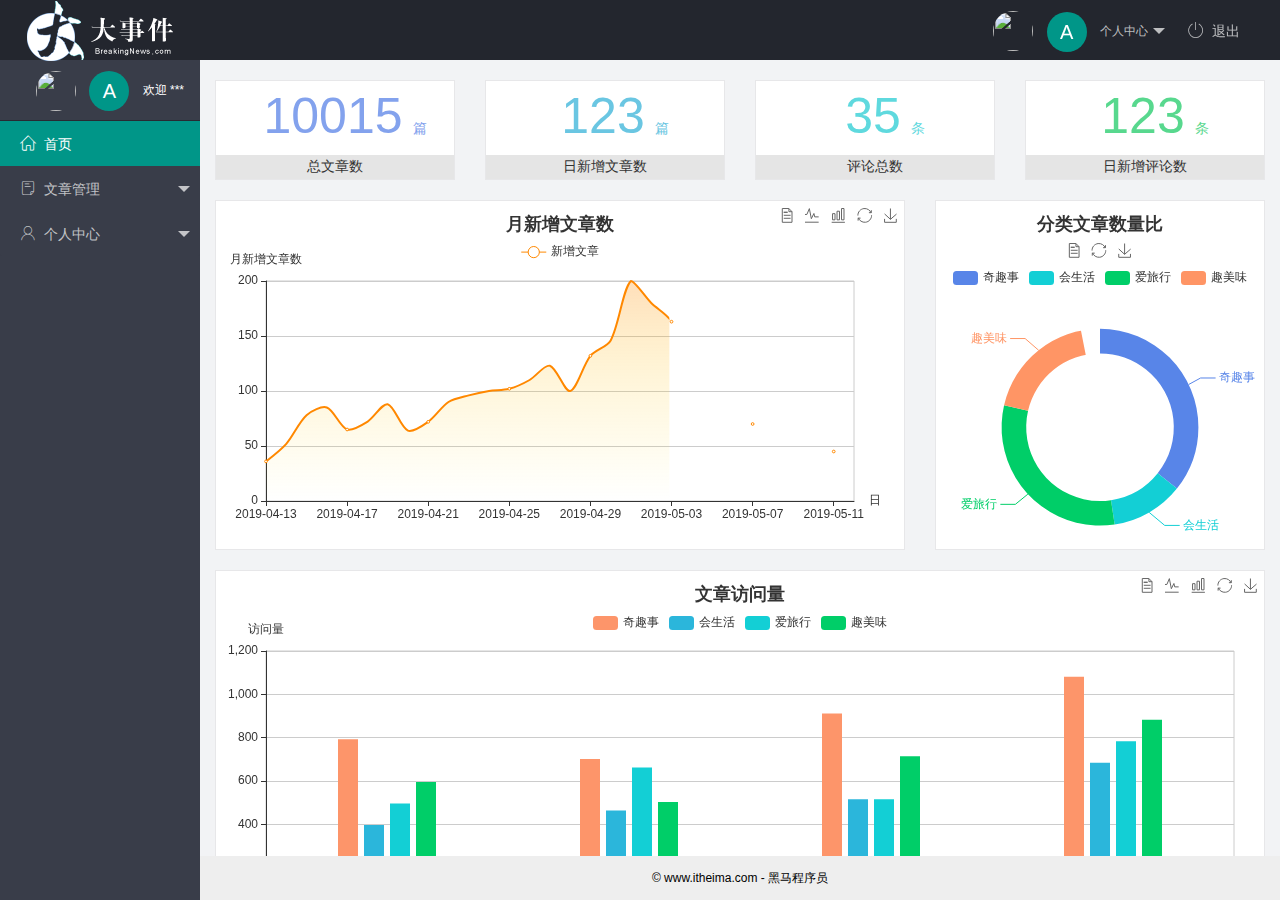
==== commit d9f6c436: "登录注册模块完成。" ====
--- a/index.html
+++ b/index.html
@@ -1,97 +1,96 @@
 <!DOCTYPE html>
 <html lang="en">
-  <head>
+
+<head>
     <meta charset="UTF-8" />
     <meta name="viewport" content="width=device-width, initial-scale=1.0" />
     <title>后台主页</title>
-    <!-- 导入 layui 的样式表 -->
+    <!-- 导入 layui 样式表 -->
     <link rel="stylesheet" href="/assets/lib/layui/css/layui.css" />
     <!-- 导入第三方图标库 -->
     <link rel="stylesheet" href="/assets/fonts/iconfont.css" />
     <!-- 导入自己的样式表 -->
     <link rel="stylesheet" href="/assets/css/index.css" />
-  </head>
-  <body class="layui-layout-body">
+</head>
+
+<body class="layui-layout-body">
     <div class="layui-layout layui-layout-admin">
-      <div class="layui-header">
-        <div class="layui-logo">
-          <img src="/assets/images/logo.png" alt="" />
+        <div class="layui-header">
+            <div class="layui-logo">
+                <img src="/assets/images/logo.png" alt="" />
+            </div>
+            <!-- 头部区域（可配合layui已有的水平导航） -->
+            <ul class="layui-nav layui-layout-right">
+                <li class="layui-nav-item">
+                    <a href="javascript:;" class="userinfo">
+                        <img src="http://t.cn/RCzsdCq" class="layui-nav-img" />
+                        <span class="text-avatar">A</span> 个人中心
+                    </a>
+                    <dl class="layui-nav-child">
+                        <dd><a href="">基本资料</a></dd>
+                        <dd><a href="">更换头像</a></dd>
+                        <dd><a href="">重置密码</a></dd>
+                    </dl>
+                </li>
+                <li class="layui-nav-item">
+                    <a href=""><span class="iconfont icon-tuichu"></span>退出</a>
+                </li>
+            </ul>
         </div>
-        <!-- 头部区域（可配合layui已有的水平导航） -->
-        <ul class="layui-nav layui-layout-right">
-          <li class="layui-nav-item">
-            <a href="javascript:;" class="userinfo">
-              <img src="http://t.cn/RCzsdCq" class="layui-nav-img" />
-              <span class="text-avatar">A</span>
-              个人中心
-            </a>
-            <dl class="layui-nav-child">
-              <dd><a href="">基本资料</a></dd>
-              <dd><a href="">更换头像</a></dd>
-              <dd><a href="">重置密码</a></dd>
-            </dl>
-          </li>
-          <li class="layui-nav-item">
-            <a href=""><span class="iconfont icon-tuichu"></span>退出</a>
-          </li>
-        </ul>
-      </div>
-
-      <div class="layui-side layui-bg-black">
-        <div class="layui-side-scroll">
-          <div class="userinfo">
-            <img src="http://t.cn/RCzsdCq" class="layui-nav-img" />
-            <span class="text-avatar">A</span>
-            <span id="welcome">欢迎 ***</span>
-          </div>
-          <!-- 左侧导航区域（可配合layui已有的垂直导航） -->
-          <ul class="layui-nav layui-nav-tree" lay-shrink="all">
-            <li class="layui-nav-item layui-this">
-              <a href="/home/dashboard.html" target="fm"><span class="iconfont icon-home"></span>首页</a>
-            </li>
-            <li class="layui-nav-item">
-              <a class="" href="javascript:;"><span class="iconfont icon-16"></span>文章管理</a>
-              <dl class="layui-nav-child">
-                <dd>
-                  <a href="javascript:;"><i class="layui-icon layui-icon-app"></i>文章类别</a>
-                </dd>
-                <dd>
-                  <a href="javascript:;"><i class="layui-icon layui-icon-app"></i>文章列表</a>
-                </dd>
-                <dd>
-                  <a href="javascript:;"><i class="layui-icon layui-icon-app"></i>发布文章</a>
-                </dd>
-              </dl>
-            </li>
-            <li class="layui-nav-item">
-              <a href="javascript:;"><span class="iconfont icon-user"></span>个人中心</a>
-              <dl class="layui-nav-child">
-                <dd>
-                  <a href="javascript:;"><i class="layui-icon layui-icon-app"></i>基本资料</a>
-                </dd>
-                <dd>
-                  <a href="javascript:;"><i class="layui-icon layui-icon-app"></i>更换头像</a>
-                </dd>
-                <dd>
-                  <a href="javascript:;"><i class="layui-icon layui-icon-app"></i>重置密码</a>
-                </dd>
-              </dl>
-            </li>
-          </ul>
+        <div class="layui-side layui-bg-black">
+            <div class="layui-side-scroll">
+                <div class="userinfo">
+                    <img src="http://t.cn/RCzsdCq" class="layui-nav-img" />
+                    <span class="text-avatar">A</span>
+                    <span id="welcome">欢迎 ***</span>
+                </div>
+                <!-- 左侧导航区域（可配合layui已有的垂直导航） -->
+                <ul class="layui-nav layui-nav-tree" lay-shrink="all">
+                    <li class="layui-nav-item layui-this">
+                        <a href="/home/dashboard.html" target="fm"><span class="iconfont icon-home"></span>首页</a>
+                    </li>
+                    <li class="layui-nav-item">
+                        <a class="" href="javascript:;"><span class="iconfont icon-16"></span>文章管理</a>
+                        <dl class="layui-nav-child">
+                            <dd>
+                                <a href="javascript:;"><i class="layui-icon layui-icon-app"></i>文章类别</a>
+                            </dd>
+                            <dd>
+                                <a href="javascript:;"><i class="layui-icon layui-icon-app"></i>文章列表</a>
+                            </dd>
+                            <dd>
+                                <a href="javascript:;"><i class="layui-icon layui-icon-app"></i>发布文章</a>
+                            </dd>
+                        </dl>
+                    </li>
+                    <li class="layui-nav-item">
+                        <a href="javascript:;"><span class="iconfont icon-user"></span>个人中心</a>
+                        <dl class="layui-nav-child">
+                            <dd>
+                                <a href="javascript:;"><i class="layui-icon layui-icon-app"></i>基本资料</a>
+                            </dd>
+                            <dd>
+                                <a href="javascript:;"><i class="layui-icon layui-icon-app"></i>更换头像</a>
+                            </dd>
+                            <dd>
+                                <a href="javascript:;"><i class="layui-icon layui-icon-app"></i>重置密码</a>
+                            </dd>
+                        </dl>
+                    </li>
+                </ul>
+            </div>
         </div>
-      </div>
-
-      <div class="layui-body">
-        <!-- 内容主体区域 -->
-        <iframe name="fm" src="/home/dashboard.html" frameborder="0"></iframe>
-      </div>
-
-      <div class="layui-footer">
-        <!-- 底部固定区域 -->
-        © www.itheima.com - 黑马程序员
-      </div>
+        <div class="layui-body">
+            <!-- 内容主体区域 -->
+            <iframe name="fm" src="/home/dashboard.html" frameborder="0"></iframe>
+        </div>
+        <div class="layui-footer">
+            <!-- 底部固定区域 -->
+            © www.itheima.com - 黑马程序员
+        </div>
     </div>
     <!-- 导入 layui 的JS文件 -->
     <script src="/assets/lib/layui/layui.all.js"></script>
-  </body>
-</html>
+</body>
+
+</html>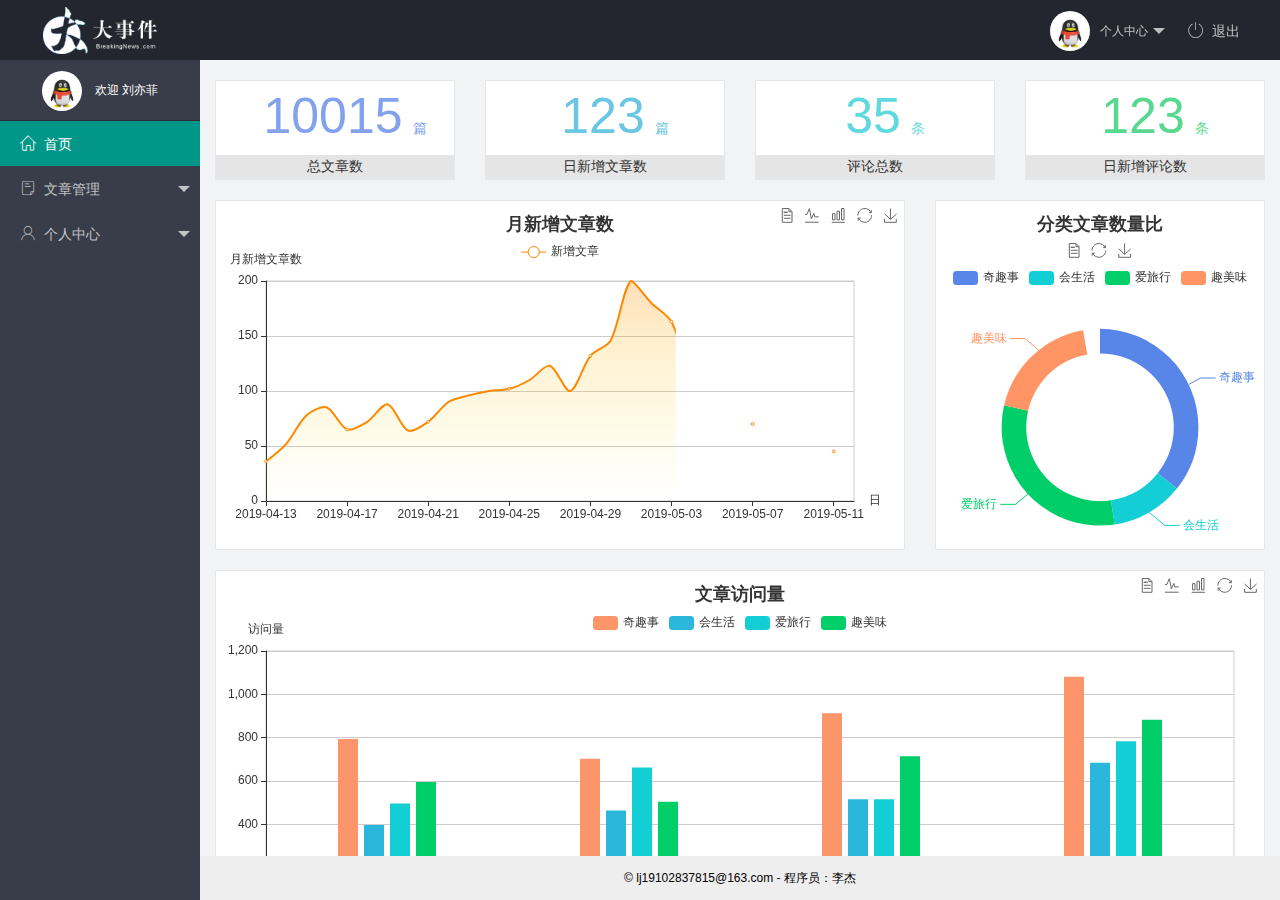
==== commit 18daf93d: "首页模块完成，并且更新了静态资源文件夹。" ====
--- a/index.html
+++ b/index.html
@@ -17,32 +17,29 @@
     <div class="layui-layout layui-layout-admin">
         <div class="layui-header">
             <div class="layui-logo">
-                <img src="/assets/images/logo.png" alt="" />
+                <img src="/assets/images/logo.png" alt="" style="height: 47px;" />
             </div>
-            <!-- 头部区域（可配合layui已有的水平导航） -->
             <ul class="layui-nav layui-layout-right">
                 <li class="layui-nav-item">
-                    <a href="javascript:;" class="userinfo">
-                        <img src="http://t.cn/RCzsdCq" class="layui-nav-img" />
-                        <span class="text-avatar">A</span> 个人中心
+                    <a class="userinfo">
+                        <img src="/assets/images/defaultHhoto.jpg" class="layui-nav-img" />个人中心
                     </a>
                     <dl class="layui-nav-child">
-                        <dd><a href="">基本资料</a></dd>
-                        <dd><a href="">更换头像</a></dd>
-                        <dd><a href="">重置密码</a></dd>
+                        <dd><a>基本资料</a></dd>
+                        <dd><a>更换头像</a></dd>
+                        <dd><a>重置密码</a></dd>
                     </dl>
                 </li>
                 <li class="layui-nav-item">
-                    <a href=""><span class="iconfont icon-tuichu"></span>退出</a>
+                    <a id="btnLogout"><span class="iconfont icon-tuichu"></span>退出</a>
                 </li>
             </ul>
         </div>
         <div class="layui-side layui-bg-black">
             <div class="layui-side-scroll">
                 <div class="userinfo">
-                    <img src="http://t.cn/RCzsdCq" class="layui-nav-img" />
-                    <span class="text-avatar">A</span>
-                    <span id="welcome">欢迎 ***</span>
+                    <img src="/assets/images/defaultHhoto.jpg" class="layui-nav-img" />
+                    <span id="welcome">欢迎 刘亦菲</span>
                 </div>
                 <!-- 左侧导航区域（可配合layui已有的垂直导航） -->
                 <ul class="layui-nav layui-nav-tree" lay-shrink="all">
@@ -50,7 +47,7 @@
                         <a href="/home/dashboard.html" target="fm"><span class="iconfont icon-home"></span>首页</a>
                     </li>
                     <li class="layui-nav-item">
-                        <a class="" href="javascript:;"><span class="iconfont icon-16"></span>文章管理</a>
+                        <a href="javascript:;"><span class="iconfont icon-16"></span>文章管理</a>
                         <dl class="layui-nav-child">
                             <dd>
                                 <a href="javascript:;"><i class="layui-icon layui-icon-app"></i>文章类别</a>
@@ -86,11 +83,17 @@
         </div>
         <div class="layui-footer">
             <!-- 底部固定区域 -->
-            © www.itheima.com - 黑马程序员
+            © lj19102837815@163.com - 程序员：李杰
         </div>
     </div>
-    <!-- 导入 layui 的JS文件 -->
+    <!-- 导入 layui 的 JS 文件 -->
     <script src="/assets/lib/layui/layui.all.js"></script>
+    <!-- 导入 jQuery 文件 -->
+    <script src="/assets/lib/jquery.js"></script>
+    <!-- 导入自己封装的 baseAPI 文件 -->
+    <script src="/assets/js/baseAPI.js"></script>
+    <!-- 导入自己的 JS 文件 -->
+    <script src="/assets/js/index.js"></script>
 </body>
 
 </html>--- a/assets/css/index.css
+++ b/assets/css/index.css
@@ -1,58 +1,45 @@
 .layui-footer {
-  text-align: center;
-  font-size: 12px;
+    text-align: center;
+    font-size: 12px;
 }
 
 .iconfont {
-  margin-right: 8px;
+    margin-right: 8px;
 }
 
 .layui-icon {
-  margin-right: 8px;
-  margin-left: 20px;
+    margin-right: 8px;
+    margin-left: 20px;
 }
 
 iframe {
-  width: 100%;
-  height: 100%;
+    width: 100%;
+    height: 100%;
 }
 
 .layui-body {
-  overflow: hidden;
+    overflow: hidden;
 }
 
 a {
-  transition: none !important;
+    transition: none !important;
+    cursor: pointer;
 }
 
 .userinfo {
-  height: 60px;
-  line-height: 60px;
-  text-align: center;
-  font-size: 12px;
-  user-select: none;
+    height: 60px;
+    line-height: 60px;
+    text-align: center;
+    font-size: 12px;
+    user-select: none;
 }
 
 .layui-side-scroll .userinfo {
-  border-bottom: 1px solid #282b33;
+    width: 200px;
+    border-bottom: 1px solid #282b33;
 }
 
 .layui-nav-img {
-  width: 40px;
-  height: 40px;
-}
-
-.text-avatar {
-  display: inline-block;
-  width: 40px;
-  height: 40px;
-  background-color: #009688;
-  border-radius: 50%;
-  line-height: 40px;
-  text-align: center;
-  font-size: 20px;
-  color: #fff;
-  position: relative;
-  top: 4px;
-  margin-right: 10px;
-}
+    width: 40px;
+    height: 40px;
+}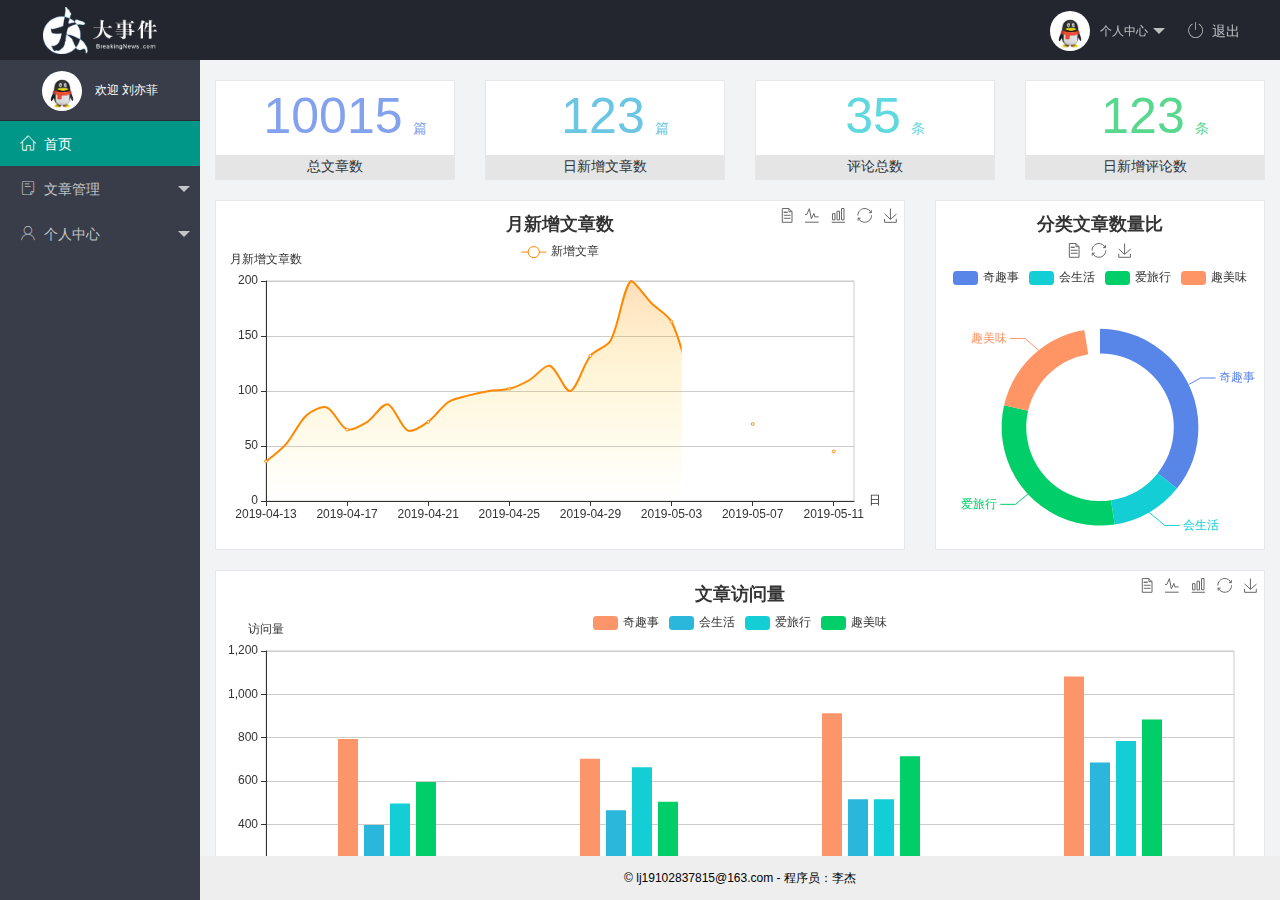
==== commit eaf274bc: "个人中心模块完成。" ====
--- a/index.html
+++ b/index.html
@@ -25,9 +25,9 @@
                         <img src="/assets/images/defaultHhoto.jpg" class="layui-nav-img" />个人中心
                     </a>
                     <dl class="layui-nav-child">
-                        <dd><a>基本资料</a></dd>
-                        <dd><a>更换头像</a></dd>
-                        <dd><a>重置密码</a></dd>
+                        <dd><a href="/user/user_info.html" target="fm">基本资料</a></dd>
+                        <dd><a href="/user/user_avatar.html" target="fm">更换头像</a></dd>
+                        <dd><a href="/user/user_pwd.html" target="fm">重置密码</a></dd>
                     </dl>
                 </li>
                 <li class="layui-nav-item">
@@ -61,16 +61,16 @@
                         </dl>
                     </li>
                     <li class="layui-nav-item">
-                        <a href="javascript:;"><span class="iconfont icon-user"></span>个人中心</a>
+                        <a><span class="iconfont icon-user"></span>个人中心</a>
                         <dl class="layui-nav-child">
                             <dd>
-                                <a href="javascript:;"><i class="layui-icon layui-icon-app"></i>基本资料</a>
+                                <a href="/user/user_info.html" target="fm"><i class="layui-icon layui-icon-app"></i>基本资料</a>
                             </dd>
                             <dd>
-                                <a href="javascript:;"><i class="layui-icon layui-icon-app"></i>更换头像</a>
+                                <a href="/user/user_avatar.html" target="fm"><i class="layui-icon layui-icon-app"></i>更换头像</a>
                             </dd>
                             <dd>
-                                <a href="javascript:;"><i class="layui-icon layui-icon-app"></i>重置密码</a>
+                                <a href="/user/user_pwd.html" target="fm"><i class="layui-icon layui-icon-app"></i>重置密码</a>
                             </dd>
                         </dl>
                     </li>
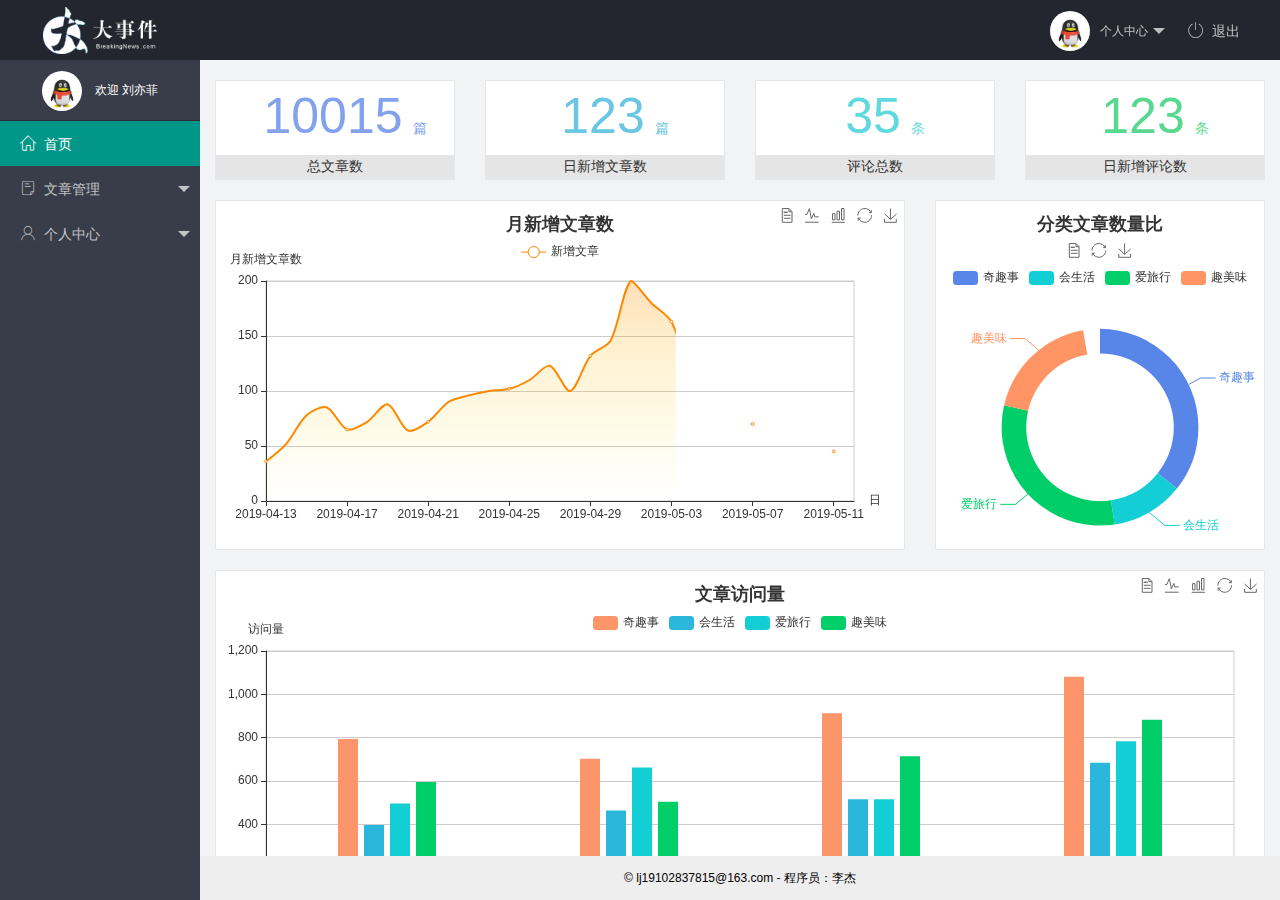
==== commit 246a24d3: "文章管理模块的文章分类功能完成。" ====
--- a/index.html
+++ b/index.html
@@ -50,13 +50,13 @@
                         <a href="javascript:;"><span class="iconfont icon-16"></span>文章管理</a>
                         <dl class="layui-nav-child">
                             <dd>
-                                <a href="javascript:;"><i class="layui-icon layui-icon-app"></i>文章类别</a>
+                                <a href="/article/art_cate.html" target="fm"><i class="layui-icon layui-icon-app"></i>文章类别</a>
                             </dd>
                             <dd>
-                                <a href="javascript:;"><i class="layui-icon layui-icon-app"></i>文章列表</a>
+                                <a href="/article/art_list.html" target="fm"><i class="layui-icon layui-icon-app"></i>文章列表</a>
                             </dd>
                             <dd>
-                                <a href="javascript:;"><i class="layui-icon layui-icon-app"></i>发布文章</a>
+                                <a href="/article/art_pub.html" target="fm"><i class="layui-icon layui-icon-app"></i>发布文章</a>
                             </dd>
                         </dl>
                     </li>
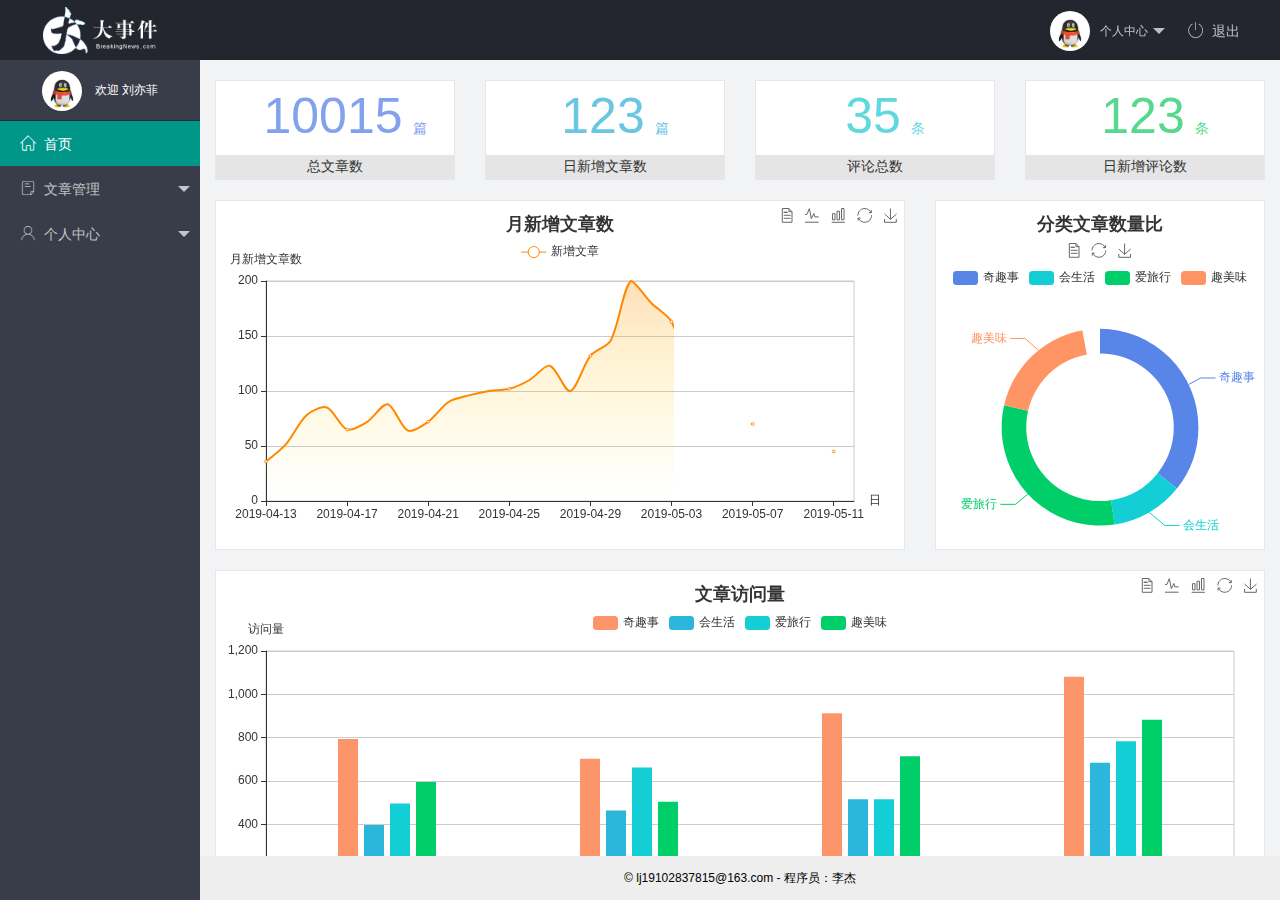
==== commit 84eab3a2: "文章管理模块的文章列表查询功能完成。并且优化了之前所有的代码。" ====
--- a/index.html
+++ b/index.html
@@ -1,7 +1,6 @@
 <!DOCTYPE html>
 <html lang="en">
-
-<head>
+  <head>
     <meta charset="UTF-8" />
     <meta name="viewport" content="width=device-width, initial-scale=1.0" />
     <title>后台主页</title>
@@ -11,89 +10,106 @@
     <link rel="stylesheet" href="/assets/fonts/iconfont.css" />
     <!-- 导入自己的样式表 -->
     <link rel="stylesheet" href="/assets/css/index.css" />
-</head>
-
-<body class="layui-layout-body">
+  </head>
+  <body class="layui-layout-body">
     <div class="layui-layout layui-layout-admin">
-        <div class="layui-header">
-            <div class="layui-logo">
-                <img src="/assets/images/logo.png" alt="" style="height: 47px;" />
-            </div>
-            <ul class="layui-nav layui-layout-right">
-                <li class="layui-nav-item">
-                    <a class="userinfo">
-                        <img src="/assets/images/defaultHhoto.jpg" class="layui-nav-img" />个人中心
-                    </a>
-                    <dl class="layui-nav-child">
-                        <dd><a href="/user/user_info.html" target="fm">基本资料</a></dd>
-                        <dd><a href="/user/user_avatar.html" target="fm">更换头像</a></dd>
-                        <dd><a href="/user/user_pwd.html" target="fm">重置密码</a></dd>
-                    </dl>
-                </li>
-                <li class="layui-nav-item">
-                    <a id="btnLogout"><span class="iconfont icon-tuichu"></span>退出</a>
-                </li>
-            </ul>
+      <div class="layui-header">
+        <div class="layui-logo">
+          <img src="/assets/images/logo.png" alt="" style="height: 47px" />
         </div>
-        <div class="layui-side layui-bg-black">
-            <div class="layui-side-scroll">
-                <div class="userinfo">
-                    <img src="/assets/images/defaultHhoto.jpg" class="layui-nav-img" />
-                    <span id="welcome">欢迎 刘亦菲</span>
-                </div>
-                <!-- 左侧导航区域（可配合layui已有的垂直导航） -->
-                <ul class="layui-nav layui-nav-tree" lay-shrink="all">
-                    <li class="layui-nav-item layui-this">
-                        <a href="/home/dashboard.html" target="fm"><span class="iconfont icon-home"></span>首页</a>
-                    </li>
-                    <li class="layui-nav-item">
-                        <a href="javascript:;"><span class="iconfont icon-16"></span>文章管理</a>
-                        <dl class="layui-nav-child">
-                            <dd>
-                                <a href="/article/art_cate.html" target="fm"><i class="layui-icon layui-icon-app"></i>文章类别</a>
-                            </dd>
-                            <dd>
-                                <a href="/article/art_list.html" target="fm"><i class="layui-icon layui-icon-app"></i>文章列表</a>
-                            </dd>
-                            <dd>
-                                <a href="/article/art_pub.html" target="fm"><i class="layui-icon layui-icon-app"></i>发布文章</a>
-                            </dd>
-                        </dl>
-                    </li>
-                    <li class="layui-nav-item">
-                        <a><span class="iconfont icon-user"></span>个人中心</a>
-                        <dl class="layui-nav-child">
-                            <dd>
-                                <a href="/user/user_info.html" target="fm"><i class="layui-icon layui-icon-app"></i>基本资料</a>
-                            </dd>
-                            <dd>
-                                <a href="/user/user_avatar.html" target="fm"><i class="layui-icon layui-icon-app"></i>更换头像</a>
-                            </dd>
-                            <dd>
-                                <a href="/user/user_pwd.html" target="fm"><i class="layui-icon layui-icon-app"></i>重置密码</a>
-                            </dd>
-                        </dl>
-                    </li>
-                </ul>
-            </div>
+        <ul class="layui-nav layui-layout-right">
+          <li class="layui-nav-item">
+            <a class="userinfo">
+              <img
+                src="/assets/images/defaultHhoto.jpg"
+                class="layui-nav-img"
+              />个人中心
+            </a>
+            <dl class="layui-nav-child">
+              <dd><a href="/user/user_info.html" target="fm">基本资料</a></dd>
+              <dd><a href="/user/user_avatar.html" target="fm">更换头像</a></dd>
+              <dd><a href="/user/user_pwd.html" target="fm">重置密码</a></dd>
+            </dl>
+          </li>
+          <li class="layui-nav-item">
+            <a id="btnLogout"><span class="iconfont icon-tuichu"></span>退出</a>
+          </li>
+        </ul>
+      </div>
+      <div class="layui-side layui-bg-black">
+        <div class="layui-side-scroll">
+          <div class="userinfo">
+            <img src="/assets/images/defaultHhoto.jpg" class="layui-nav-img" />
+            <span id="welcome">欢迎 刘亦菲</span>
+          </div>
+          <!-- 左侧导航区域（可配合 layui 已有的垂直导航） -->
+          <ul class="layui-nav layui-nav-tree" lay-shrink="all">
+            <li class="layui-nav-item layui-this">
+              <a href="/home/dashboard.html" target="fm"
+                ><span class="iconfont icon-home"></span>首页</a
+              >
+            </li>
+            <li class="layui-nav-item">
+              <a href="javascript:;"
+                ><span class="iconfont icon-16"></span>文章管理</a
+              >
+              <dl class="layui-nav-child">
+                <dd>
+                  <a href="/article/art_cate.html" target="fm"
+                    ><i class="layui-icon layui-icon-app"></i>文章类别</a
+                  >
+                </dd>
+                <dd>
+                  <a href="/article/art_list.html" target="fm"
+                    ><i class="layui-icon layui-icon-app"></i>文章列表</a
+                  >
+                </dd>
+                <dd>
+                  <a href="/article/art_pub.html" target="fm"
+                    ><i class="layui-icon layui-icon-app"></i>发布文章</a
+                  >
+                </dd>
+              </dl>
+            </li>
+            <li class="layui-nav-item">
+              <a><span class="iconfont icon-user"></span>个人中心</a>
+              <dl class="layui-nav-child">
+                <dd>
+                  <a href="/user/user_info.html" target="fm"
+                    ><i class="layui-icon layui-icon-app"></i>基本资料</a
+                  >
+                </dd>
+                <dd>
+                  <a href="/user/user_avatar.html" target="fm"
+                    ><i class="layui-icon layui-icon-app"></i>更换头像</a
+                  >
+                </dd>
+                <dd>
+                  <a href="/user/user_pwd.html" target="fm"
+                    ><i class="layui-icon layui-icon-app"></i>重置密码</a
+                  >
+                </dd>
+              </dl>
+            </li>
+          </ul>
         </div>
-        <div class="layui-body">
-            <!-- 内容主体区域 -->
-            <iframe name="fm" src="/home/dashboard.html" frameborder="0"></iframe>
-        </div>
-        <div class="layui-footer">
-            <!-- 底部固定区域 -->
-            © lj19102837815@163.com - 程序员：李杰
-        </div>
+      </div>
+      <div class="layui-body">
+        <!-- 内容主体区域 -->
+        <iframe name="fm" src="/home/dashboard.html" frameborder="0"></iframe>
+      </div>
+      <div class="layui-footer">
+        <!-- 底部固定区域 -->
+        © lj19102837815@163.com - 程序员：李杰
+      </div>
     </div>
     <!-- 导入 layui 的 JS 文件 -->
     <script src="/assets/lib/layui/layui.all.js"></script>
     <!-- 导入 jQuery 文件 -->
     <script src="/assets/lib/jquery.js"></script>
-    <!-- 导入自己封装的 baseAPI 文件 -->
+    <!-- 导入自己封装的 baseAPI.js 文件 -->
     <script src="/assets/js/baseAPI.js"></script>
     <!-- 导入自己的 JS 文件 -->
     <script src="/assets/js/index.js"></script>
-</body>
-
-</html>+  </body>
+</html>
